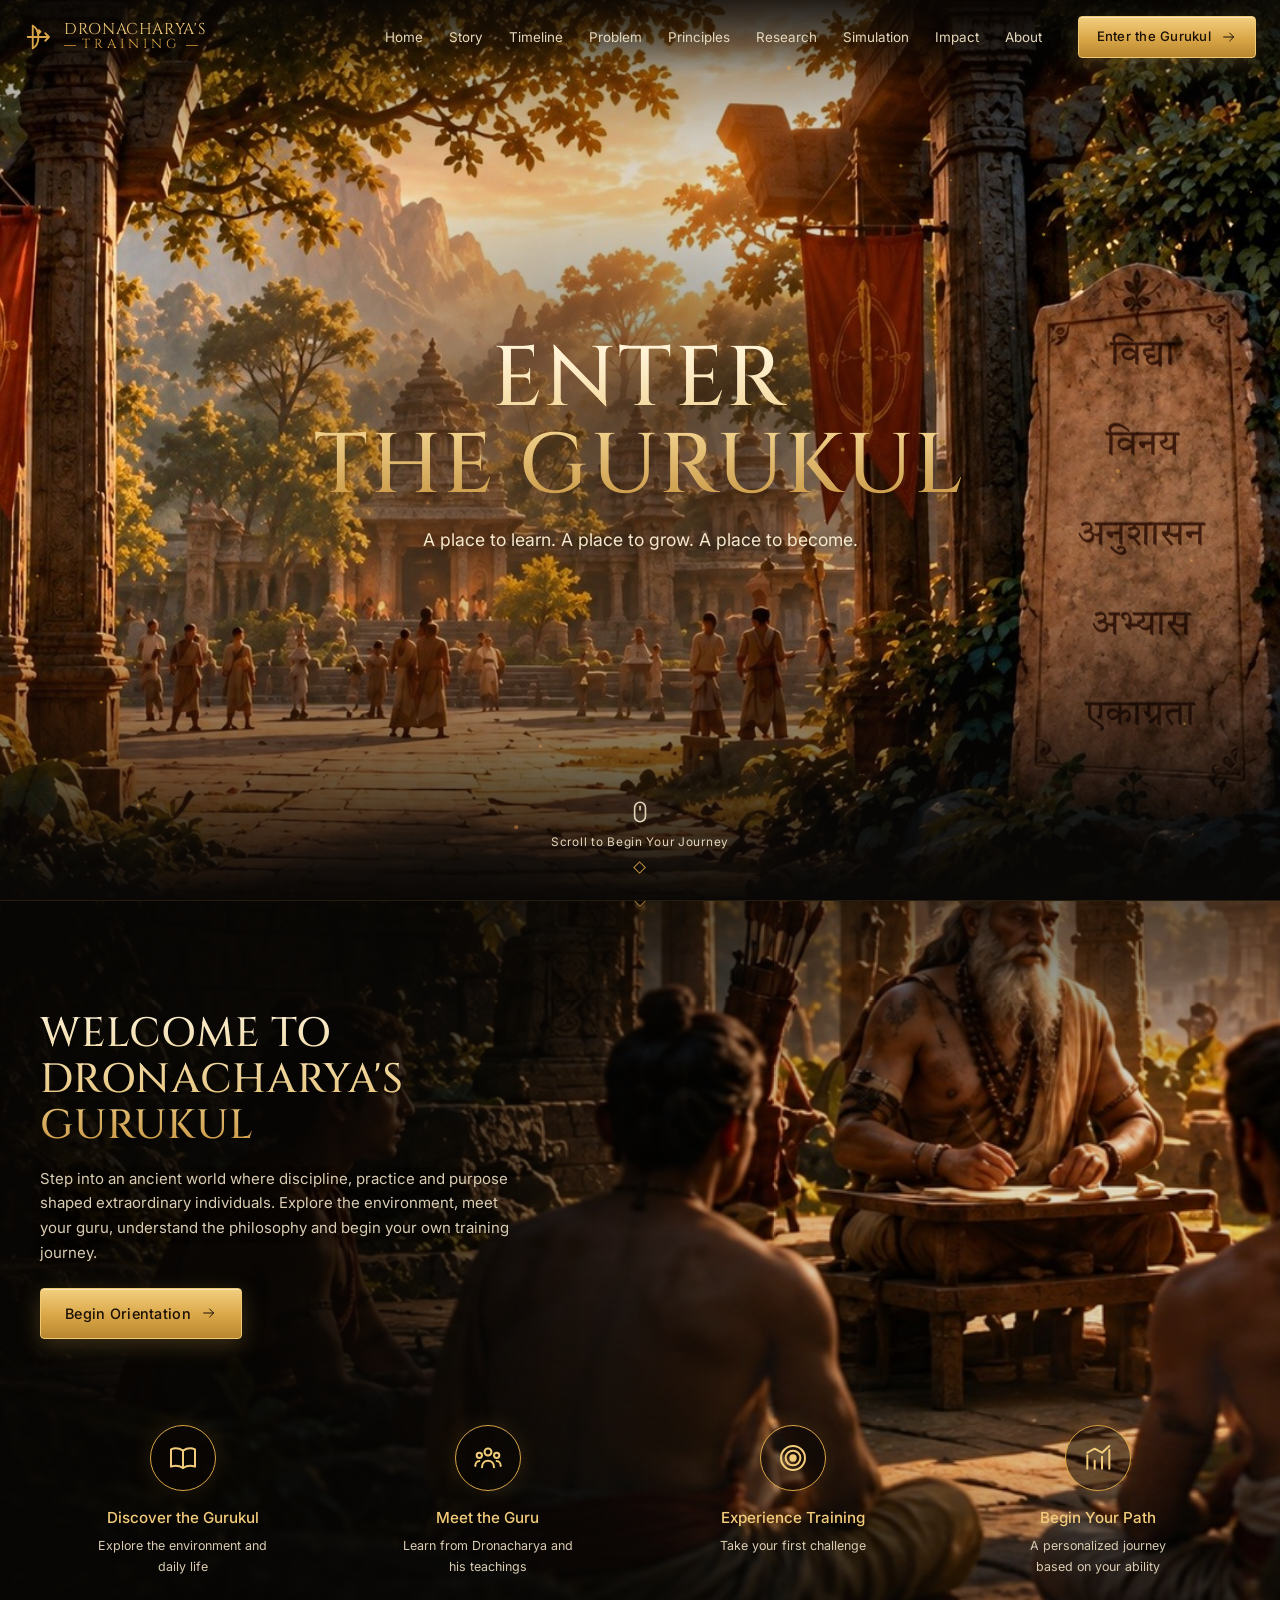
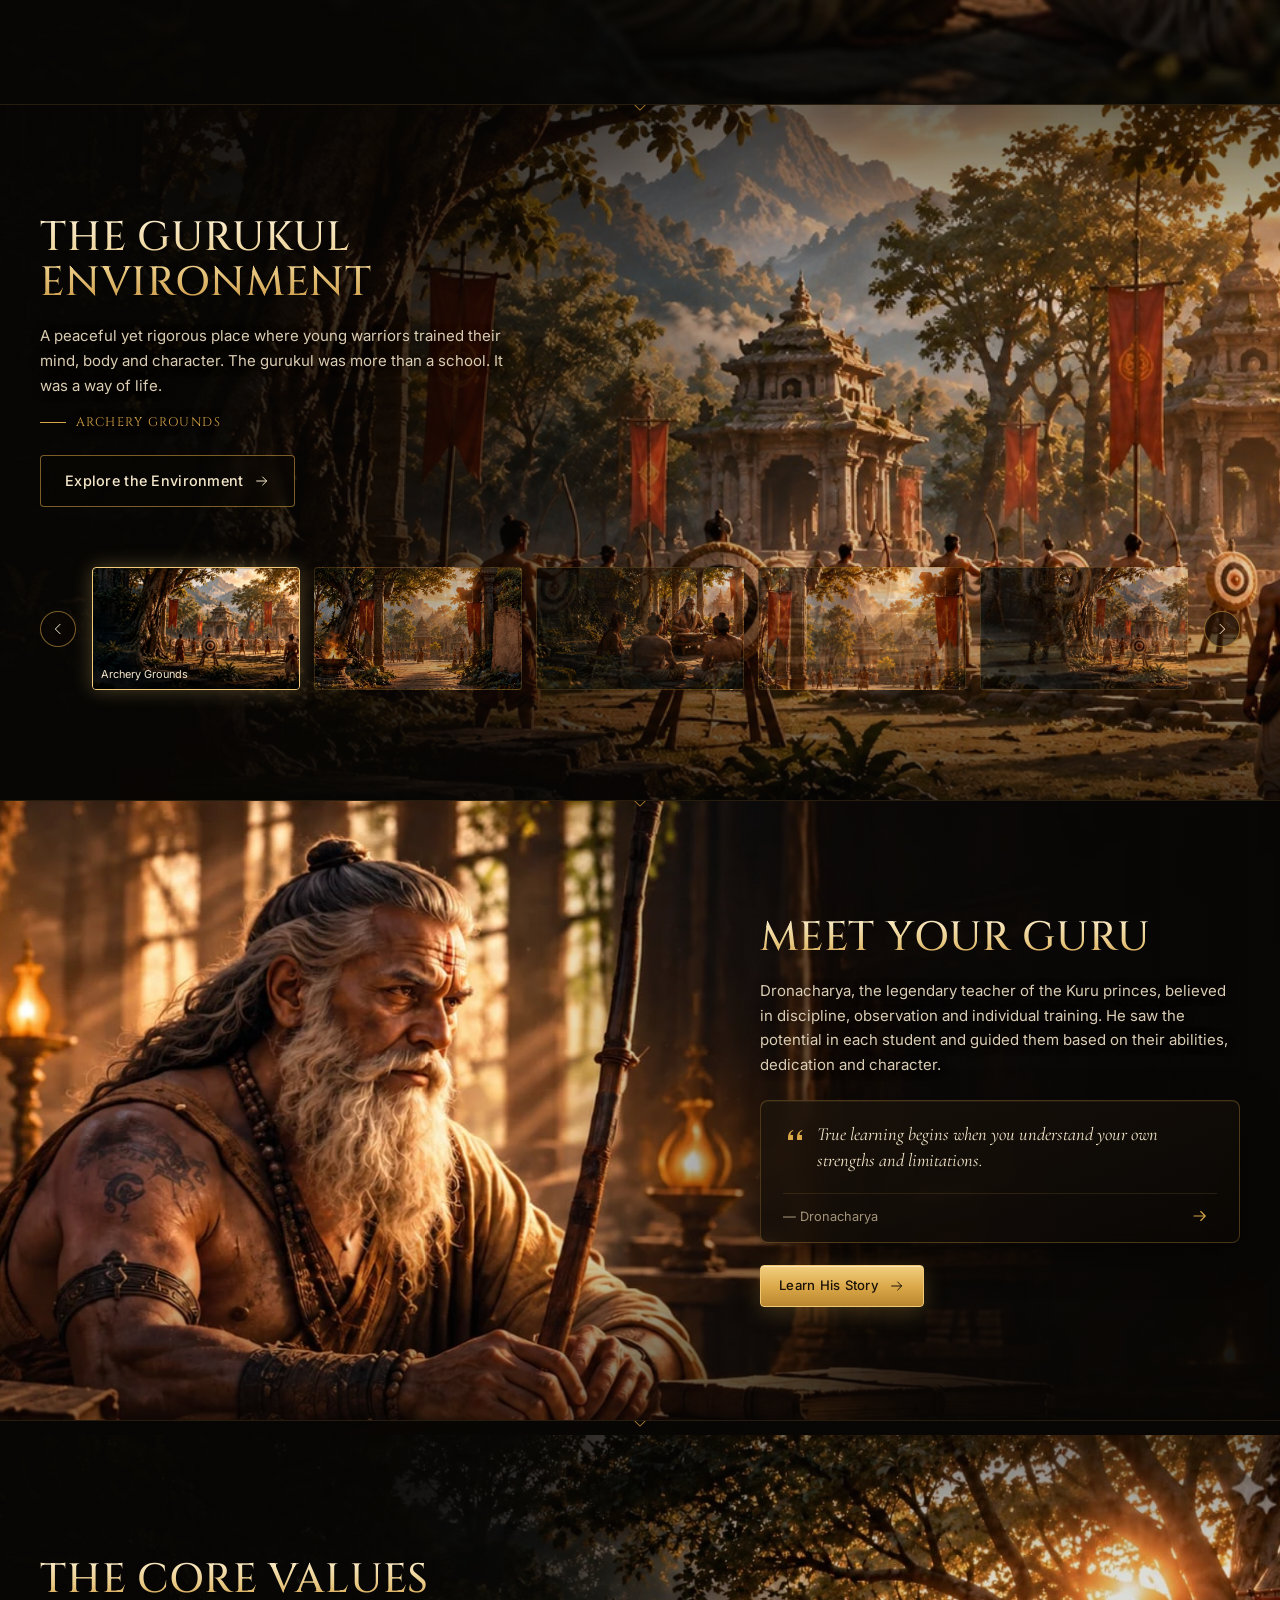
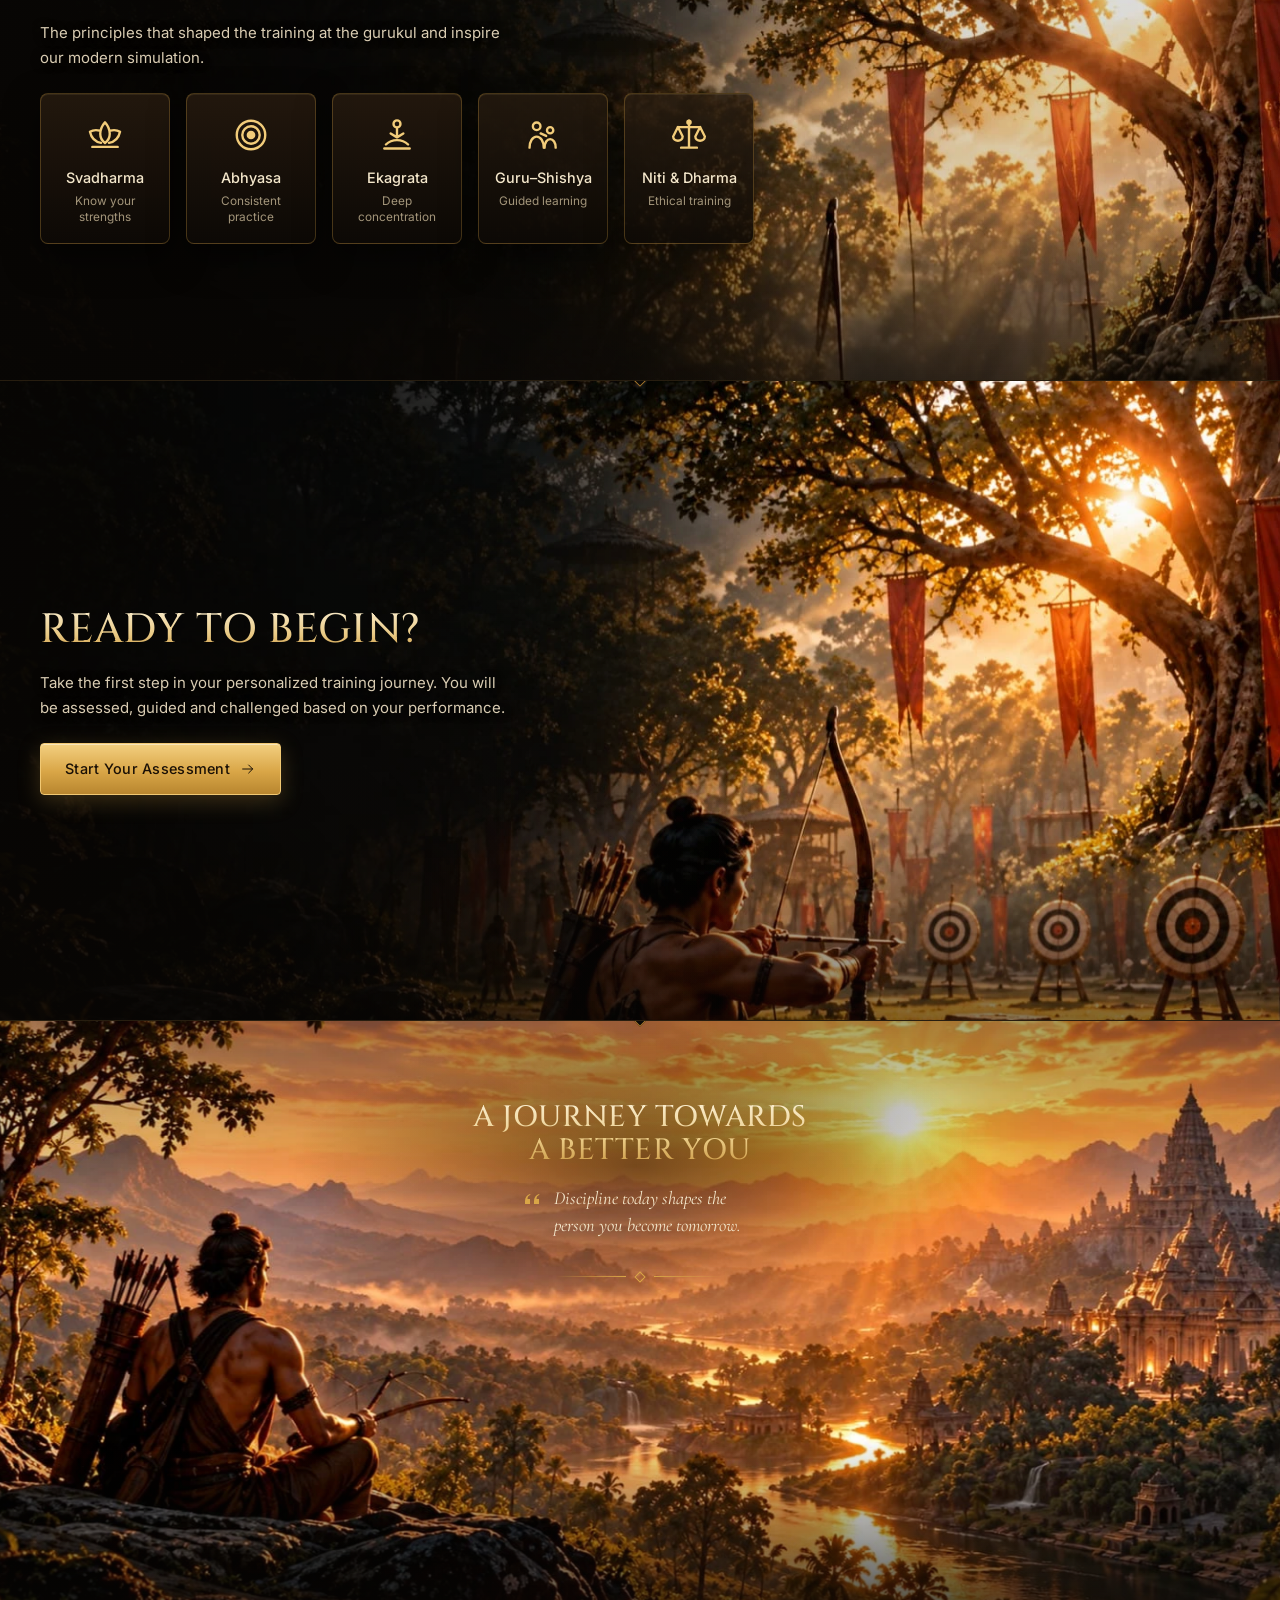
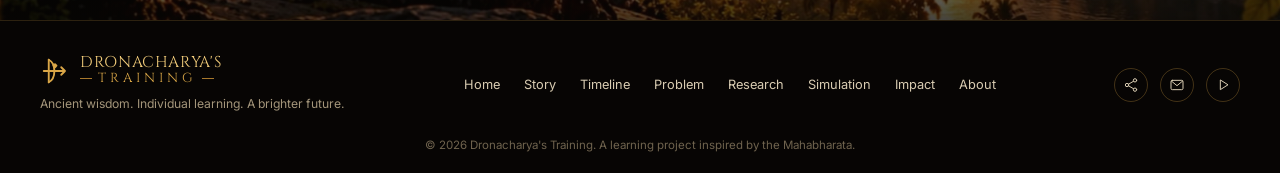
==== gurukul.html @ bdcd05a9 "Dronacharya's Training: complete static website Three pages: the home page (banner layout with the t" ====
<!DOCTYPE html>
<html lang="en">
<head>
  <meta charset="UTF-8">
  <meta name="viewport" content="width=device-width, initial-scale=1.0">
  <title>Enter the Gurukul — Dronacharya's Training</title>
  <meta name="description" content="Step into Dronacharya's gurukul: explore the environment, meet your guru, learn the core values and begin your assessment.">
  <link rel="icon" type="image/svg+xml" href="assets/favicon.svg">
  <link rel="preconnect" href="https://fonts.googleapis.com">
  <link rel="preconnect" href="https://fonts.gstatic.com" crossorigin>
  <link href="https://fonts.googleapis.com/css2?family=Cinzel:wght@400;500;600;700&family=Cormorant+Garamond:ital,wght@0,500;1,500;1,600&family=Inter:wght@300;400;500;600&family=Tiro+Devanagari+Sanskrit&display=swap" rel="stylesheet">
  <link rel="stylesheet" href="css/style.css">
</head>
<body data-page="gurukul">
  <div class="scroll-progress" aria-hidden="true"></div>

  <header class="nav" id="nav">
    <div class="nav-inner">
      <a href="index.html" class="brand" aria-label="Dronacharya's Training — home">
        <svg class="brand-mark"><use href="#i-bowmark"/></svg>
        <span class="brand-text"><span>Dronacharya's</span><span class="brand-sub">Training</span></span>
      </a>
      <nav class="nav-links" id="navLinks" aria-label="Primary">
        <a href="index.html">Home</a>
        <a href="index.html#story">Story</a>
        <a href="parvas.html">Timeline</a>
        <a href="index.html#problem">Problem</a>
        <a href="index.html#principles">Principles</a>
        <a href="index.html#research">Research</a>
        <a href="index.html#simulator">Simulation</a>
        <a href="index.html#impact">Impact</a>
        <a href="#" data-modal="about">About</a>
        <a href="#welcome" class="btn btn-gold btn-sm nav-cta-mobile">Enter the Gurukul</a>
      </nav>
      <a href="#welcome" class="btn btn-gold btn-sm nav-cta active">Enter the Gurukul <svg class="ic"><use href="#i-arrow"/></svg></a>
      <button class="nav-toggle" id="navToggle" aria-label="Open menu" aria-expanded="false"><span></span><span></span><span></span></button>
    </div>
  </header>

  <main>
    <!-- ============ HERO ============ -->
    <section class="hero hero-gate" id="top">
      <div class="cover-frame" data-parallax="0.3">
        <img src="assets/img/gurukul-gate.jpg" alt="The stone gateway of the gurukul at sunrise">
        <div class="stone-text" aria-label="Vidya, Vinaya, Anushasan, Abhyas, Ekagrata">
          <span>विद्या</span><span>विनय</span><span>अनुशासन</span><span>अभ्यास</span><span>एकाग्रता</span>
        </div>
      </div>
      <div class="hero-shade center"></div>
      <canvas class="embers" aria-hidden="true"></canvas>
      <div class="container hero-content hero-center">
        <h1 class="hero-title big" data-reveal="fade"><span class="line">Enter</span><span class="line">The Gurukul</span></h1>
        <p class="hero-tag light" data-reveal style="--d:.35s">A place to learn. A place to grow. A place to become.</p>
      </div>
      <a href="#welcome" class="scroll-cue labeled" aria-label="Scroll to begin your journey"><svg><use href="#i-mouse"/></svg><span>Scroll to Begin Your Journey</span></a>
    </section>

    <!-- ============ WELCOME ============ -->
    <section class="section welcome" id="welcome">
      <div class="sec-bg" data-parallax="0.18" style="background-image:url(assets/img/guru-teaching.jpg);background-position:70% 40%"></div>
      <div class="shade-left"></div>
      <div class="container">
        <div class="text-col wide">
          <h2 class="title" data-reveal="left">Welcome to Dronacharya's Gurukul</h2>
          <p data-reveal style="--d:.12s">Step into an ancient world where discipline, practice and purpose shaped extraordinary individuals. Explore the environment, meet your guru, understand the philosophy and begin your own training journey.</p>
          <button class="btn btn-gold" id="beginOrientation" data-reveal style="--d:.22s">Begin Orientation <svg class="ic"><use href="#i-arrow"/></svg></button>
        </div>
        <div class="feature-row">
          <a href="#environment" class="feature" data-orient="0" data-reveal style="--d:.05s"><span class="f-ic"><svg><use href="#i-book"/></svg></span><strong>Discover the Gurukul</strong><small>Explore the environment and daily life</small></a>
          <a href="#meet-guru" class="feature" data-orient="1" data-reveal style="--d:.15s"><span class="f-ic"><svg><use href="#i-people"/></svg></span><strong>Meet the Guru</strong><small>Learn from Dronacharya and his teachings</small></a>
          <button class="feature" data-arena="archery" data-orient="2" data-reveal style="--d:.25s"><span class="f-ic"><svg><use href="#i-target"/></svg></span><strong>Experience Training</strong><small>Take your first challenge</small></button>
          <a href="index.html#path" class="feature" data-orient="3" data-reveal style="--d:.35s"><span class="f-ic"><svg><use href="#i-chart"/></svg></span><strong>Begin Your Path</strong><small>A personalized journey based on your ability</small></a>
        </div>
      </div>
    </section>

    <!-- ============ ENVIRONMENT ============ -->
    <section class="section environment" id="environment">
      <div class="env-bgs" data-parallax="0.15">
        <div class="env-bg active" style="background-image:url(assets/img/archery-range.jpg);background-position:60% 50%"></div>
      </div>
      <div class="shade-left"></div>
      <div class="container">
        <div class="text-col">
          <h2 class="title" data-reveal="left">The Gurukul<br>Environment</h2>
          <p data-reveal style="--d:.1s" id="envDesc">A peaceful yet rigorous place where young warriors trained their mind, body and character. The gurukul was more than a school. It was a way of life.</p>
          <p class="env-caption" id="envCaption" data-reveal style="--d:.15s">Archery Grounds</p>
          <button class="btn btn-outline" id="exploreEnv" data-reveal style="--d:.2s">Explore the Environment <svg class="ic"><use href="#i-arrow"/></svg></button>
        </div>
        <div class="carousel" data-reveal style="--d:.25s">
          <button class="car-arrow" id="envPrev" aria-label="Previous scene"><svg><use href="#i-chev-left"/></svg></button>
          <div class="thumbs" id="envThumbs"></div>
          <button class="car-arrow" id="envNext" aria-label="Next scene"><svg><use href="#i-chev-right"/></svg></button>
        </div>
      </div>
    </section>

    <!-- ============ MEET YOUR GURU ============ -->
    <section class="section meet-guru" id="meet-guru">
      <div class="sec-bg" data-parallax="0.15" role="img" aria-label="Dronacharya at his writing desk by lamplight" style="background-image:url(assets/img/guru-study.webp);background-position:20% 40%"></div>
      <div class="shade-right soft"></div>
      <div class="container">
        <div class="mg-text">
          <h2 class="title" data-reveal>Meet Your Guru</h2>
          <p data-reveal style="--d:.1s">Dronacharya, the legendary teacher of the Kuru princes, believed in discipline, observation and individual training. He saw the potential in each student and guided them based on their abilities, dedication and character.</p>
          <div class="quote-card glass" data-reveal style="--d:.2s">
            <blockquote id="quoteText"><svg class="q"><use href="#i-quote"/></svg><span>True learning begins when you understand your own strengths and limitations.</span></blockquote>
            <div class="quote-foot"><cite>Dronacharya</cite><button class="quote-next" id="quoteNext" aria-label="Next teaching"><svg><use href="#i-arrow"/></svg></button></div>
          </div>
          <button class="btn btn-gold btn-sm" data-modal="story" data-reveal style="--d:.3s">Learn His Story <svg class="ic"><use href="#i-arrow"/></svg></button>
        </div>
      </div>
    </section>

    <!-- ============ CORE VALUES ============ -->
    <section class="section values" id="values">
      <div class="sec-bg" data-parallax="0.18" style="background-image:url(assets/img/misty-path.webp);background-position:60% 60%"></div>
      <div class="shade-left"></div>
      <div class="container">
        <h2 class="title" data-reveal>The Core Values</h2>
        <p data-reveal style="--d:.1s">The principles that shaped the training at the gurukul and inspire our modern simulation.</p>
        <div class="value-row">
          <button class="value-card" data-modal="p-svadharma" data-reveal style="--d:.05s"><svg><use href="#i-lotus"/></svg><strong>Svadharma</strong><small>Know your strengths</small></button>
          <button class="value-card" data-modal="p-abhyasa" data-reveal style="--d:.12s"><svg><use href="#i-target"/></svg><strong>Abhyasa</strong><small>Consistent practice</small></button>
          <button class="value-card" data-modal="p-ekagrata" data-reveal style="--d:.19s"><svg><use href="#i-meditate"/></svg><strong>Ekagrata</strong><small>Deep concentration</small></button>
          <button class="value-card" data-modal="p-guru" data-reveal style="--d:.26s"><svg><use href="#i-guru"/></svg><strong>Guru–Shishya</strong><small>Guided learning</small></button>
          <button class="value-card" data-modal="p-niti" data-reveal style="--d:.33s"><svg><use href="#i-scales"/></svg><strong>Niti &amp; Dharma</strong><small>Ethical training</small></button>
        </div>
      </div>
    </section>

    <!-- ============ READY TO BEGIN ============ -->
    <section class="section ready" id="ready">
      <div class="sec-bg" data-parallax="0.08" style="background-image:url(assets/img/archer-aiming.webp)"></div>
      <div class="shade-left soft"></div>
      <div class="container">
        <div class="text-col">
          <h2 class="title" data-reveal="left">Ready to Begin?</h2>
          <p data-reveal style="--d:.1s">Take the first step in your personalized training journey. You will be assessed, guided and challenged based on your performance.</p>
          <a href="parvas.html" class="btn btn-gold" data-reveal style="--d:.2s">Start Your Assessment <svg class="ic"><use href="#i-arrow"/></svg></a>
        </div>
      </div>
    </section>

    <!-- ============ JOURNEY ============ -->
    <section class="section journey" id="journey">
      <div class="sec-bg" data-parallax="0.25" style="background-image:url(assets/img/sunset-overlook.webp);background-position:50% 45%"></div>
      <div class="shade-impact"></div>
      <div class="container center">
        <h2 class="title sm" data-reveal>A Journey Towards<br>a Better You</h2>
        <blockquote class="journey-quote" data-reveal style="--d:.15s"><svg class="q"><use href="#i-quote"/></svg>Discipline today shapes the person you become tomorrow.</blockquote>
        <div class="ornament" data-reveal style="--d:.25s"><span></span><i></i><span></span></div>
      </div>
    </section>
  </main>

  <footer class="footer">
    <div class="container footer-inner">
      <div class="footer-brand">
        <a href="index.html" class="brand"><svg class="brand-mark"><use href="#i-bowmark"/></svg><span class="brand-text"><span>Dronacharya's</span><span class="brand-sub">Training</span></span></a>
        <p>Ancient wisdom. Individual learning. A brighter future.</p>
      </div>
      <nav class="footer-links" aria-label="Footer">
        <a href="index.html">Home</a><a href="index.html#story">Story</a><a href="parvas.html">Timeline</a><a href="index.html#problem">Problem</a><a href="index.html#research">Research</a><a href="index.html#simulator">Simulation</a><a href="index.html#impact">Impact</a><a href="#" data-modal="about">About</a>
      </nav>
      <div class="socials">
        <button data-share aria-label="Share this page"><svg><use href="#i-share"/></svg></button>
        <button data-modal="contact" aria-label="Contact"><svg><use href="#i-mail"/></svg></button>
        <a href="#" data-arena="assessment" aria-label="Start training"><svg><use href="#i-play"/></svg></a>
      </div>
    </div>
    <p class="copyright">© <span id="year"></span> Dronacharya's Training. A learning project inspired by the Mahabharata.</p>
  </footer>

  <div class="toast" id="toast" role="status" aria-live="polite"></div>

  <script src="js/icons.js"></script>
  <script src="js/arena.js"></script>
  <script src="js/main.js"></script>
</body>
</html>
---- css/style.css ----
/* =========================================================
   Dronacharya's Training — styles
   ========================================================= */
:root {
  --bg: #0a0806;
  --bg-2: #120d08;
  --panel: rgba(16, 11, 7, 0.72);
  --panel-solid: #15100a;
  --line: rgba(217, 166, 71, 0.28);
  --line-strong: rgba(217, 166, 71, 0.55);
  --gold: #d9a647;
  --gold-2: #f2cc7a;
  --gold-3: #a8782c;
  --cream: #f4e7cb;
  --text: #d9ccb2;
  --muted: #a3957a;
  --red: #8f2b1c;
  --serif: 'Cinzel', 'Trajan Pro', Georgia, serif;
  --body: 'Inter', system-ui, -apple-system, 'Segoe UI', sans-serif;
  --quote: 'Cormorant Garamond', Georgia, serif;
  --deva: 'Tiro Devanagari Sanskrit', 'Noto Serif Devanagari', serif;
  --ease: cubic-bezier(.2, .7, .2, 1);
  --nav-h: 74px;
  color-scheme: dark;
}

*, *::before, *::after { box-sizing: border-box; }
html { scroll-behavior: smooth; scroll-padding-top: calc(var(--nav-h) - 4px); }
body {
  margin: 0;
  background: var(--bg);
  color: var(--text);
  font-family: var(--body);
  font-size: 15px;
  line-height: 1.65;
  -webkit-font-smoothing: antialiased;
  overflow-x: hidden;
}
body.locked { overflow: hidden; }
img { max-width: 100%; display: block; }
a { color: inherit; text-decoration: none; }
button { font: inherit; color: inherit; background: none; border: 0; cursor: pointer; padding: 0; }
svg { flex-shrink: 0; }
:focus-visible { outline: 2px solid var(--gold-2); outline-offset: 3px; border-radius: 4px; }
::selection { background: rgba(217, 166, 71, .35); color: #fff; }

.container { width: min(1200px, 100% - 64px); margin-inline: auto; position: relative; z-index: 3; }
.center { text-align: center; }

/* ---------- type ---------- */
.title {
  font-family: var(--serif);
  font-weight: 500;
  font-size: clamp(1.9rem, 3.2vw, 2.75rem);
  line-height: 1.12;
  letter-spacing: .02em;
  text-transform: uppercase;
  margin: 0 0 18px;
  color: var(--cream);
  background: linear-gradient(180deg, #fbefd2 0%, #e9c983 60%, #c9953f 100%);
  -webkit-background-clip: text; background-clip: text;
  -webkit-text-fill-color: transparent;
  text-shadow: none;
  filter: drop-shadow(0 2px 14px rgba(0, 0, 0, .55));
}
.title.sm { font-size: clamp(1.4rem, 2.3vw, 1.9rem); }
.eyebrow {
  font-family: var(--serif);
  color: var(--gold);
  text-transform: uppercase;
  letter-spacing: .14em;
  font-size: .78rem;
  margin: -8px 0 16px;
}
p { margin: 0 0 22px; max-width: 54ch; color: var(--text); }
.section p { text-shadow: 0 1px 10px rgba(0, 0, 0, .6); }

/* ---------- buttons ---------- */
.btn {
  display: inline-flex; align-items: center; gap: 10px;
  padding: 13px 24px;
  border-radius: 4px;
  font-family: var(--body);
  font-weight: 500;
  font-size: .9rem;
  letter-spacing: .02em;
  transition: transform .3s var(--ease), box-shadow .3s var(--ease), background .3s, color .3s, border-color .3s;
  position: relative; overflow: hidden; isolation: isolate;
  white-space: nowrap;
}
.btn .ic { width: 16px; height: 16px; transition: transform .3s var(--ease); }
.btn:hover .ic { transform: translateX(4px); }
.btn-gold {
  background: linear-gradient(180deg, #f3cf80 0%, #d9a647 55%, #b8862f 100%);
  color: #1a1006;
  box-shadow: 0 6px 22px rgba(217, 166, 71, .25), inset 0 1px 0 rgba(255, 255, 255, .45);
  border: 1px solid #f1c873;
}
.btn-gold::after {
  content: ''; position: absolute; inset: 0; z-index: -1;
  background: linear-gradient(110deg, transparent 30%, rgba(255, 255, 255, .55) 50%, transparent 70%);
  transform: translateX(-120%); transition: transform .8s var(--ease);
}
.btn-gold:hover { transform: translateY(-2px); box-shadow: 0 10px 30px rgba(217, 166, 71, .4), inset 0 1px 0 rgba(255, 255, 255, .5); }
.btn-gold:hover::after { transform: translateX(120%); }
.btn-outline {
  border: 1px solid var(--line-strong);
  background: rgba(10, 7, 4, .45);
  color: var(--cream);
  backdrop-filter: blur(4px);
}
.btn-outline:hover { border-color: var(--gold-2); background: rgba(217, 166, 71, .12); transform: translateY(-2px); }
.btn-sm { padding: 9px 18px; font-size: .82rem; }
.btn-block { width: 100%; justify-content: center; }
.btn-row { display: flex; gap: 16px; flex-wrap: wrap; }
.link-btn { display: inline-flex; align-items: center; gap: 6px; color: var(--gold); font-size: .8rem; }
.link-btn svg { width: 14px; height: 14px; }
.link-btn:hover { color: var(--gold-2); text-decoration: underline; }

.glass {
  background: linear-gradient(160deg, rgba(28, 20, 12, .78), rgba(10, 7, 4, .82));
  border: 1px solid var(--line);
  border-radius: 8px;
  backdrop-filter: blur(8px);
  -webkit-backdrop-filter: blur(8px);
  box-shadow: 0 12px 40px rgba(0, 0, 0, .45), inset 0 1px 0 rgba(255, 220, 150, .06);
}

/* ---------- scroll progress ---------- */
.scroll-progress {
  position: fixed; top: 0; left: 0; height: 2px; width: 100%;
  background: linear-gradient(90deg, var(--gold-3), var(--gold-2));
  transform-origin: 0 50%; transform: scaleX(0);
  z-index: 200;
  box-shadow: 0 0 10px rgba(242, 204, 122, .7);
}

/* ---------- NAV ---------- */
.nav {
  position: fixed; top: 0; left: 0; right: 0; z-index: 100;
  height: var(--nav-h);
  transition: background .4s, box-shadow .4s, height .4s;
}
.nav::before {
  content: ''; position: absolute; inset: 0;
  background: linear-gradient(180deg, rgba(8, 6, 4, .75), rgba(8, 6, 4, 0));
  transition: opacity .4s;
}
.nav.scrolled { background: rgba(10, 7, 4, .88); backdrop-filter: blur(12px); box-shadow: 0 1px 0 var(--line), 0 10px 30px rgba(0, 0, 0, .4); height: 64px; }
.nav.scrolled::before { opacity: 0; }
.nav-inner { position: relative; height: 100%; width: min(1280px, 100% - 48px); margin: 0 auto; display: flex; align-items: center; gap: 28px; }
.brand { display: flex; align-items: center; gap: 10px; color: var(--gold-2); }
.brand-mark { width: 30px; height: 30px; color: var(--gold); }
.brand-text { display: flex; flex-direction: column; font-family: var(--serif); text-transform: uppercase; line-height: 1.05; font-size: .98rem; letter-spacing: .04em; color: var(--gold-2); }
.brand-sub { font-size: .82rem; letter-spacing: .3em; color: var(--gold); display: flex; align-items: center; gap: 6px; }
.brand-sub::before, .brand-sub::after { content: ''; height: 1px; width: 12px; background: var(--gold-3); }
.nav-links { display: flex; gap: 26px; margin-left: auto; }
.nav-links a { font-size: .84rem; color: #e5d8bd; position: relative; padding: 6px 0; transition: color .25s; }
.nav-links a::after {
  content: ''; position: absolute; left: 0; right: 0; bottom: 0; height: 1px;
  background: var(--gold-2); transform: scaleX(0); transition: transform .35s var(--ease);
}
.nav-links a:hover, .nav-links a.active { color: var(--gold-2); }
.nav-links a:hover::after, .nav-links a.active::after { transform: scaleX(1); }
.nav-links .nav-cta-mobile { display: none; }
.nav-cta { margin-left: 8px; }
.nav-toggle { display: none; width: 40px; height: 40px; margin-left: auto; flex-direction: column; justify-content: center; gap: 6px; align-items: center; }
.nav-toggle span { width: 24px; height: 1.5px; background: var(--gold-2); transition: transform .35s var(--ease), opacity .3s; }
.nav-toggle[aria-expanded="true"] span:nth-child(1) { transform: translateY(7.5px) rotate(45deg); }
.nav-toggle[aria-expanded="true"] span:nth-child(2) { opacity: 0; }
.nav-toggle[aria-expanded="true"] span:nth-child(3) { transform: translateY(-7.5px) rotate(-45deg); }

/* ---------- SECTIONS (shared) ---------- */
.section {
  position: relative;
  padding: 110px 0;
  min-height: 560px;
  display: flex; align-items: center;
  overflow: hidden;
  isolation: isolate;
  border-top: 1px solid rgba(217, 166, 71, .14);
}
.section::before {
  /* ornament at top edge */
  content: ''; position: absolute; top: -5px; left: 50%; width: 9px; height: 9px;
  border: 1px solid var(--gold-3); background: var(--bg); transform: translateX(-50%) rotate(45deg); z-index: 6;
}
.section > .container { width: min(1200px, 100% - 64px); }
.sec-bg {
  position: absolute; inset: -14% 0; z-index: -2;
  background-size: cover; background-repeat: no-repeat;
  transform: translate3d(0, var(--py, 0px), 0) scale(var(--sc, 1.12));
  transition: --sc 1.6s var(--ease);
  will-change: transform;
}
.in-view > .sec-bg { --sc: 1; }
.sec-bg.dim { filter: brightness(.3) saturate(.8); }
.sec-bg.dim-right { filter: brightness(.6) saturate(.9); }
.sec-bg.flip { scale: -1 1; }
@property --sc { syntax: '<number>'; inherits: false; initial-value: 1.12; }

.shade-left, .shade-right, .shade-impact { position: absolute; inset: 0; z-index: -1; pointer-events: none; }
.shade-left { background: linear-gradient(90deg, rgba(8, 6, 4, .95) 0%, rgba(8, 6, 4, .78) 32%, rgba(8, 6, 4, .15) 62%, rgba(8, 6, 4, .1) 100%), linear-gradient(0deg, rgba(8, 6, 4, .7), transparent 30%, transparent 75%, rgba(8, 6, 4, .55)); }
.shade-left.soft { background: linear-gradient(90deg, rgba(8, 6, 4, .9) 0%, rgba(8, 6, 4, .55) 35%, rgba(8, 6, 4, 0) 60%), linear-gradient(0deg, rgba(8, 6, 4, .5), transparent 40%); }
.shade-left.strong { background: linear-gradient(90deg, rgba(8, 6, 4, .96) 0%, rgba(8, 6, 4, .85) 45%, rgba(8, 6, 4, .25) 75%, rgba(8, 6, 4, .2) 100%), linear-gradient(0deg, rgba(8, 6, 4, .75), transparent 35%); }
.shade-right { background: linear-gradient(270deg, rgba(8, 6, 4, .95) 0%, rgba(8, 6, 4, .75) 35%, rgba(8, 6, 4, .1) 65%), linear-gradient(0deg, rgba(8, 6, 4, .6), transparent 35%); }
.shade-right.soft { background: linear-gradient(270deg, rgba(8, 6, 4, .92) 0%, rgba(8, 6, 4, .7) 32%, rgba(8, 6, 4, 0) 58%), linear-gradient(0deg, rgba(8, 6, 4, .55), transparent 30%); }
.shade-impact { background: radial-gradient(ellipse 45% 45% at 50% 52%, rgba(8, 6, 4, .6), transparent 80%), linear-gradient(180deg, rgba(8, 6, 4, .6) 0%, rgba(8, 6, 4, .3) 45%, rgba(8, 6, 4, .88) 100%); }
.text-col { max-width: 470px; }
.text-col.wide { max-width: 560px; }

/* ---------- reveal animations ---------- */
[data-reveal] {
  opacity: 0;
  transform: translate3d(0, 38px, 0);
  transition: opacity 1s var(--ease), transform 1s var(--ease), filter 1s var(--ease);
  transition-delay: var(--d, 0s);
}
[data-reveal="left"] { transform: translate3d(-60px, 0, 0); }
[data-reveal="right"] { transform: translate3d(60px, 0, 0); }
[data-reveal="zoom"] { transform: scale(.88); }
[data-reveal="fade"] { transform: none; filter: blur(10px); }
[data-reveal].in { opacity: 1; transform: none; filter: none; }

/* title line stagger for hero */
.hero-title .line { display: block; overflow: hidden; }
.hero-title[data-reveal] .line { transform: translateY(40%); opacity: 0; transition: transform 1.2s var(--ease), opacity 1.2s var(--ease); }
.hero-title[data-reveal] .line:nth-child(2) { transition-delay: .15s; }
.hero-title.in .line { transform: none; opacity: 1; }

/* ---------- HERO ---------- */
.hero {
  position: relative; min-height: 100vh; min-height: 100svh;
  display: flex; align-items: center;
  overflow: hidden; isolation: isolate;
}
.hero .sec-bg { inset: -10% 0; --sc: 1; animation: heroZoom 14s var(--ease) both; }
@keyframes heroZoom { from { scale: 1.15; } to { scale: 1; } }
.hero-shade { position: absolute; inset: 0; z-index: -1;
  background:
    radial-gradient(ellipse 60% 70% at 78% 48%, rgba(8, 6, 4, .78), rgba(8, 6, 4, .1) 70%),
    linear-gradient(180deg, rgba(8, 6, 4, .55) 0%, transparent 25%, transparent 70%, var(--bg) 100%);
}
.hero-shade.center { background:
    radial-gradient(ellipse 50% 40% at 50% 45%, rgba(8, 6, 4, .55), transparent 75%),
    linear-gradient(180deg, rgba(8, 6, 4, .55) 0%, transparent 22%, transparent 65%, var(--bg) 100%); }
.embers { position: absolute; inset: 0; width: 100%; height: 100%; z-index: 0; pointer-events: none; }
.hero-content { padding-top: var(--nav-h); }
.hero-right { display: flex; flex-direction: column; align-items: center; text-align: center; margin-left: auto; margin-right: max(32px, calc((100% - 1200px) / 2)); width: min(560px, 100% - 64px); }
.hero-title {
  font-family: var(--serif); font-weight: 500; text-transform: uppercase;
  font-size: clamp(2.6rem, 5.4vw, 4.6rem); line-height: 1.04; letter-spacing: .03em; margin: 0 0 14px;
  background: linear-gradient(180deg, #fff3d6 10%, #efcf8a 55%, #c4913d 100%);
  -webkit-background-clip: text; background-clip: text; -webkit-text-fill-color: transparent;
  filter: drop-shadow(0 4px 24px rgba(0, 0, 0, .7));
}
.hero-title.big { font-size: clamp(3rem, 6.6vw, 5.6rem); }
.hero-right .btn-row { justify-content: center; }
.hero-sub { font-family: var(--body); font-weight: 500; font-size: clamp(1.05rem, 1.6vw, 1.35rem); color: #f7ebd2; margin: 0 0 8px; text-shadow: 0 2px 12px rgba(0, 0, 0, .7); }
.hero-tag { color: #e2d3b4; margin: 0 auto 30px; text-shadow: 0 2px 12px rgba(0, 0, 0, .8); }
.hero-tag.light { font-size: 1.1rem; color: #f5e8cc; }
.hero-center { text-align: center; display: flex; flex-direction: column; align-items: center; margin-top: -6vh; }
.scroll-cue { position: absolute; left: 50%; bottom: 28px; transform: translateX(-50%); z-index: 4; display: flex; flex-direction: column; align-items: center; gap: 8px; color: var(--cream); font-size: .74rem; letter-spacing: .06em; opacity: .9; }
.scroll-cue svg { width: 26px; height: 26px; color: var(--cream); animation: cue 2s ease-in-out infinite; }
.scroll-cue.labeled::after { content: ''; width: 9px; height: 9px; border: 1px solid var(--gold); transform: rotate(45deg); margin-top: 2px; }
@keyframes cue { 0%, 100% { transform: translateY(0); opacity: 1; } 50% { transform: translateY(7px); opacity: .5; } }

/* gurukul hero: image framed at native aspect so the carved stone text stays aligned */
.cover-frame {
  position: absolute; right: 0; top: 50%; z-index: -2;
  width: max(100vw, 112vh * 1.7474); aspect-ratio: 1536 / 879;
  translate: 0 -50%;
  transform-origin: 90% 50%;
  transform: translate3d(0, var(--py, 0px), 0);
  container-type: inline-size;
  animation: heroZoom 14s var(--ease) both;
}
.cover-frame img { width: 100%; height: 100%; object-fit: cover; }
.stone-text {
  position: absolute; left: 85.2%; top: 33.5%; width: 13.8%; height: 50%;
  display: flex; flex-direction: column; justify-content: space-evenly; align-items: center;
  font-family: var(--deva); font-size: 2.05cqw; line-height: 1; color: rgba(92, 52, 30, .88);
  text-shadow: 0 1px 0 rgba(255, 240, 210, .45), 0 -1px 0 rgba(40, 20, 8, .35);
  transform: rotate(.4deg);
  mix-blend-mode: multiply;
}
.stone-text span { opacity: 0; transform: translateY(8px); transition: opacity 1.2s var(--ease), transform 1.2s var(--ease); }
.in-view .stone-text span { opacity: 1; transform: none; }
.in-view .stone-text span:nth-child(2) { transition-delay: .25s; }
.in-view .stone-text span:nth-child(3) { transition-delay: .5s; }
.in-view .stone-text span:nth-child(4) { transition-delay: .75s; }
.in-view .stone-text span:nth-child(5) { transition-delay: 1s; }

/* ---------- portrait crops (from the supplied scenes) ---------- */
.crop-drona, .crop-arjuna, .crop-bhima, .crop-drona-wide, .crop-drona-big, .crop-drona-face { background-image: url(../assets/img/guru-teaching.jpg); background-repeat: no-repeat; }
.crop-duryo { background-image: url(../assets/img/archery-range.jpg); background-repeat: no-repeat; }
.crop-drona { background-size: 560% auto; background-position: 77% 38%; }
.crop-arjuna { background-size: 760% auto; background-position: 99% 48%; }
.crop-bhima { background-size: 700% auto; background-position: 43% 56%; }
.crop-duryo { background-size: 760% auto; background-position: 90% 82%; }
.crop-drona-face { background-size: 820% auto; background-position: 76.5% 27%; }
.crop-drona-wide { background-size: auto 150%; background-position: 74% 20%; }
.crop-drona-big { background-size: auto 140%; background-position: 73% 22%; }

/* ---------- STORY ---------- */
.story { padding: 90px 0; }
.story-portrait { position: absolute; left: 0; top: 0; bottom: 0; width: 36%; z-index: -1; }
.story-portrait::after { content: ''; position: absolute; inset: 0; background: linear-gradient(90deg, transparent 40%, var(--bg) 98%), linear-gradient(0deg, rgba(8, 6, 4, .6), transparent 30%); }
.story { background: radial-gradient(ellipse at 70% 50%, #1a120a, var(--bg) 70%); }
.story-grid { display: grid; grid-template-columns: .85fr 1.15fr; gap: 44px; align-items: center; padding-left: 27%; }
.char-row { display: grid; grid-template-columns: repeat(4, 1fr); gap: 14px; }
.char-card { display: flex; flex-direction: column; align-items: center; gap: 10px; text-align: center; }
.char-img {
  display: block; width: 100%; aspect-ratio: .72; border-radius: 6px;
  border: 1px solid var(--line);
  filter: grayscale(.85) sepia(.25) contrast(1.05) brightness(.9);
  transition: filter .5s var(--ease), transform .5s var(--ease), border-color .4s, box-shadow .5s;
  box-shadow: 0 10px 30px rgba(0, 0, 0, .5);
}
.char-card.featured .char-img { border-color: var(--gold); filter: grayscale(0) sepia(.1); box-shadow: 0 0 0 1px rgba(242, 204, 122, .4), 0 12px 34px rgba(217, 166, 71, .25); }
.char-card:hover .char-img, .char-card:focus-visible .char-img { filter: none; transform: translateY(-6px); border-color: var(--gold-2); box-shadow: 0 16px 40px rgba(217, 166, 71, .25); }
.char-name { font-size: .78rem; color: var(--text); letter-spacing: .03em; }
.char-card:hover .char-name { color: var(--gold-2); }

/* ---------- BIRD'S EYE ---------- */
.bird-scene { position: absolute; right: 15%; top: 52%; width: min(820px, 60vw); transform: translateY(-50%); z-index: 0; pointer-events: none; overflow: visible; }
.bird-scene .bird { transform-origin: 262px 200px; animation: perch 5s ease-in-out infinite; }
@keyframes perch { 0%, 100% { transform: rotate(0); } 50% { transform: rotate(-1.5deg); } }
.bird-scene .eye-glow { animation: glow 2.4s ease-in-out infinite; }
@keyframes glow { 0%, 100% { opacity: .5; } 50% { opacity: 1; } }
.reticle { fill: none; stroke: var(--gold-2); stroke-width: 1.2; opacity: 0; }
.reticle .r1 { stroke-dasharray: 4 6; }
.in-view .reticle { animation: reticle 3.2s var(--ease) .6s forwards; }
.in-view .reticle .r1 { animation: spin 18s linear infinite; transform-origin: 0 0; }
@keyframes reticle { 0% { opacity: 0; transform: translate(304px, 151px) scale(2.6); } 60% { opacity: .9; } 100% { opacity: .75; transform: translate(304px, 151px) scale(1); } }
@keyframes spin { to { transform: rotate(360deg); } }
.birds-grid { display: flex; justify-content: space-between; align-items: center; gap: 40px; }
.birds .text-col { max-width: 400px; }
.quiz-card { width: 270px; padding: 20px 20px 18px; flex-shrink: 0; }
.quiz-card h4 { margin: 0 0 12px; text-align: center; font-weight: 500; color: var(--cream); font-size: .95rem; }
.opt { display: flex; align-items: center; gap: 10px; padding: 6px 8px; margin: 0 -8px; font-size: .86rem; cursor: pointer; border-radius: 4px; transition: background .25s, color .25s; }
.opt:hover { background: rgba(217, 166, 71, .08); color: var(--cream); }
.opt input { position: absolute; opacity: 0; pointer-events: none; }
.opt .dot { width: 13px; height: 13px; border-radius: 50%; border: 1px solid var(--muted); position: relative; transition: border-color .25s; }
.opt .dot::after { content: ''; position: absolute; inset: 2.5px; border-radius: 50%; background: var(--gold-2); transform: scale(0); transition: transform .25s var(--ease); }
.opt input:checked + .dot { border-color: var(--gold-2); }
.opt input:checked + .dot::after { transform: scale(1); }
.opt input:focus-visible + .dot { outline: 2px solid var(--gold-2); outline-offset: 2px; }
.opt.correct { color: #f5dc9d; background: rgba(217, 166, 71, .14); }
.opt.wrong { color: #d79a8c; text-decoration: line-through; text-decoration-color: rgba(215, 154, 140, .5); }
.quiz-card .btn { margin-top: 14px; }
.quiz-result { font-size: .82rem; line-height: 1.5; color: var(--cream); max-height: 0; overflow: hidden; transition: max-height .6s var(--ease), margin .4s; }
.quiz-result.show { max-height: 220px; margin-top: 14px; }
.quiz-result .link-btn { margin-top: 8px; }

/* ---------- PROBLEM ---------- */
.problem { background: linear-gradient(90deg, #0d0a07, #0a0806); padding: 80px 0; }
.problem-visual { position: absolute; left: 0; top: 0; bottom: 0; width: 46%; z-index: -1; display: flex; flex-direction: column; align-items: center; justify-content: center; overflow: hidden; }
.pv-bg { position: absolute; inset: 0; background: url(../assets/img/guru-teaching.jpg) 30% 50% / cover; filter: sepia(.6) brightness(.32) blur(1.5px); }
.problem-visual::after { content: ''; position: absolute; inset: 0; background: linear-gradient(90deg, transparent 50%, #0b0906 98%); }
.classroom { position: relative; z-index: 1; width: 82%; max-width: 480px; }
.pv-caption { position: relative; z-index: 1; font-family: var(--quote); font-style: italic; font-size: 1.15rem; color: var(--muted); margin: 6px 0 0; text-align: center; }
.pv-caption em { color: var(--gold-2); }
.student .body, .student .head { fill: #4a4134; transition: fill .6s; }
.student.unique .body, .student.unique .head { fill: var(--gold); }
.student.unique { filter: drop-shadow(0 0 8px rgba(242, 204, 122, .8)); }
.in-view .student.unique { animation: pulse 2.4s ease-in-out infinite; }
@keyframes pulse { 0%, 100% { opacity: 1; } 50% { opacity: .65; } }
.student .desk { fill: #2c241a; }
.problem-grid { display: flex; justify-content: flex-end; }
.problem-text { width: 54%; }
.mini-cards { display: grid; grid-template-columns: repeat(4, 1fr); gap: 12px; margin-top: 6px; }
.mini-card {
  display: flex; flex-direction: column; align-items: center; gap: 10px; text-align: center;
  padding: 18px 8px 14px; border: 1px solid var(--line); border-radius: 6px;
  background: rgba(20, 14, 9, .7); font-size: .76rem; line-height: 1.35; color: var(--text);
  transition: transform .35s var(--ease), border-color .35s, background .35s;
}
.mini-card svg { width: 30px; height: 30px; color: var(--gold); transition: transform .4s var(--ease); }
.mini-card:hover { transform: translateY(-5px); border-color: var(--gold-2); background: rgba(40, 28, 14, .8); }
.mini-card:hover svg { transform: scale(1.12); }

/* ---------- PRINCIPLES ---------- */
.principles { background: radial-gradient(ellipse at 80% 50%, #2a1a0c 0%, #120c07 50%, var(--bg) 100%); padding: 80px 0; }
.principles-text { max-width: 640px; }
.principle-row { display: grid; grid-template-columns: repeat(5, 1fr); gap: 8px; margin-top: 8px; }
.principle { display: flex; flex-direction: column; align-items: center; text-align: center; gap: 4px; padding: 10px 4px; border-radius: 6px; transition: background .3s; }
.principle + .principle { border-left: 1px solid rgba(217, 166, 71, .14); }
.p-ic { width: 52px; height: 52px; border-radius: 50%; display: grid; place-items: center; color: var(--gold-2); margin-bottom: 8px; position: relative; }
.p-ic::before { content: ''; position: absolute; inset: 0; border-radius: 50%; border: 1px solid var(--line); transition: transform .5s var(--ease), border-color .4s; }
.p-ic svg { width: 30px; height: 30px; }
.principle strong { font-weight: 500; font-size: .86rem; color: var(--cream); }
.principle small { font-size: .72rem; color: var(--muted); }
.principle:hover { background: rgba(217, 166, 71, .07); }
.principle:hover .p-ic::before { transform: scale(1.15) rotate(45deg); border-color: var(--gold-2); border-radius: 8px; }
.manuscript { position: absolute; right: -2%; top: 50%; width: 46%; height: 82%; transform: translateY(calc(-50% + var(--py, 0px))); z-index: 0; perspective: 900px; }
.leaf {
  position: absolute; right: 4%; width: 92%; height: 24%;
  border-radius: 14px / 40%;
  background:
    repeating-linear-gradient(90deg, rgba(90, 55, 20, .08) 0 2px, transparent 2px 9px),
    linear-gradient(180deg, #e3c48c 0%, #cfa766 40%, #b78a4b 100%);
  box-shadow: 0 14px 30px rgba(0, 0, 0, .55), inset 0 0 18px rgba(80, 45, 15, .45);
  display: flex; flex-direction: column; justify-content: center; gap: 4px;
  padding: 0 9% 0 13%; font-family: var(--deva); color: #3d200d; font-size: clamp(.7rem, 1.1vw, 1rem); line-height: 1.3; white-space: nowrap; overflow: hidden;
}
.leaf span { opacity: .85; }
.leaf i { position: absolute; top: 50%; width: 8px; height: 8px; border-radius: 50%; background: #3a2412; box-shadow: inset 0 1px 2px #000; }
.leaf i:first-of-type { left: 6%; } .leaf i:last-of-type { right: 4%; }
.leaf.l1 { top: 6%; transform: rotateX(18deg) rotateZ(-6deg); }
.leaf.l2 { top: 34%; right: 8%; transform: rotateX(18deg) rotateZ(-3deg); }
.leaf.l3 { top: 62%; right: 2%; transform: rotateX(18deg) rotateZ(-8deg); filter: brightness(.85); }
.manuscript::after { content: ''; position: absolute; inset: -10%; background: radial-gradient(closest-side at 50% 45%, rgba(255, 190, 90, .14), transparent); pointer-events: none; }

/* ---------- RESEARCH ---------- */
.research { padding: 90px 0; }
.research-grid { display: grid; grid-template-columns: 1fr 300px; gap: 28px; align-items: start; }
.research-cards { display: grid; grid-template-columns: repeat(3, 1fr); gap: 14px; }
.r-card { display: flex; gap: 14px; text-align: left; padding: 20px 18px; transition: transform .35s var(--ease), border-color .35s; }
.r-card:hover { transform: translateY(-6px); border-color: var(--gold-2); }
.r-ic { width: 54px; height: 54px; border-radius: 8px; display: grid; place-items: center; flex-shrink: 0; background: radial-gradient(circle at 30% 30%, #3b2a16, #140e08); border: 1px solid var(--line); color: var(--gold-2); }
.r-ic svg { width: 30px; height: 30px; }
.r-body { display: flex; flex-direction: column; gap: 8px; }
.r-body strong { font-weight: 500; color: var(--cream); font-size: .9rem; line-height: 1.35; }
.r-body small { color: var(--muted); font-size: .76rem; line-height: 1.45; }
.gap-card { padding: 20px 22px; }
.gap-card h4 { margin: 0 0 12px; font-family: var(--serif); font-weight: 500; color: var(--gold-2); text-transform: uppercase; letter-spacing: .08em; font-size: .86rem; }
.gap-card ul { list-style: none; margin: 0; padding: 0; display: grid; gap: 7px; }
.gap-card li { font-size: .82rem; display: flex; gap: 10px; align-items: baseline; }
.gap-card li::before { content: ''; width: 5px; height: 5px; background: var(--gold); transform: rotate(45deg) translateY(-2px); flex-shrink: 0; }
.research-cta { display: flex; justify-content: flex-end; margin-top: 22px; }

/* ---------- GURU BANNER ---------- */
.guru-banner { min-height: 520px; }
.guru-banner .container { display: flex; justify-content: flex-end; }
.guru-text { max-width: 440px; }
blockquote { margin: 0 0 24px; font-family: var(--quote); font-style: italic; font-size: 1.3rem; line-height: 1.45; color: var(--cream); position: relative; padding-left: 34px; }
blockquote .q { position: absolute; left: 0; top: 2px; width: 24px; height: 24px; color: var(--gold); }

/* ---------- SIMULATOR ---------- */
.sim-steps { display: grid; grid-template-columns: repeat(5, 1fr); gap: 12px; margin: 10px 0 30px; max-width: 760px; }
.sim-step { display: flex; flex-direction: column; align-items: center; text-align: center; gap: 6px; padding: 18px 10px 16px; transition: transform .35s var(--ease), border-color .35s; }
.sim-step svg { width: 34px; height: 34px; color: var(--gold-2); margin-bottom: 4px; }
.sim-step strong { font-weight: 500; font-size: .78rem; color: var(--cream); }
.sim-step small { font-size: .7rem; color: var(--muted); line-height: 1.35; }
.sim-step:hover { transform: translateY(-6px); border-color: var(--gold-2); }
.simulator .center { max-width: 760px; }

/* ---------- PATH ---------- */
.path-sec { min-height: 500px; background: var(--bg); }
.path-track { position: relative; display: flex; justify-content: space-between; max-width: 820px; margin: 34px 0 26px; }
.path-line { position: absolute; left: 34px; right: 34px; top: 30px; height: 2px; background: rgba(217, 166, 71, .2); }
.path-fill { height: 100%; width: 0; background: linear-gradient(90deg, var(--gold-3), var(--gold-2)); box-shadow: 0 0 10px rgba(242, 204, 122, .6); transition: width 1.6s var(--ease); }
.path-node { position: relative; z-index: 1; display: flex; flex-direction: column; align-items: center; gap: 10px; width: 110px; text-align: center; }
.pn-ic { width: 60px; height: 60px; border-radius: 50%; display: grid; place-items: center; background: #120d08; border: 1.5px solid rgba(217, 166, 71, .35); color: var(--muted); transition: all .45s var(--ease); }
.pn-ic svg { width: 28px; height: 28px; }
.pn-label { font-size: .78rem; line-height: 1.3; color: var(--muted); transition: color .3s; }
.path-node.done .pn-ic { border-color: var(--gold); color: var(--gold-2); background: radial-gradient(circle, #3a2914, #140e08); }
.path-node.current .pn-ic { border-color: var(--gold-2); color: #1a1006; background: linear-gradient(180deg, #f3cf80, #c79338); box-shadow: 0 0 0 6px rgba(217, 166, 71, .15), 0 0 28px rgba(242, 204, 122, .5); animation: nodePulse 2.4s ease-in-out infinite; }
@keyframes nodePulse { 50% { box-shadow: 0 0 0 10px rgba(217, 166, 71, .06), 0 0 36px rgba(242, 204, 122, .6); } }
.path-node.done .pn-label, .path-node.current .pn-label { color: var(--cream); }
.path-node.selected .pn-label { color: var(--gold-2); }
.path-node:hover .pn-ic { transform: translateY(-4px) scale(1.06); border-color: var(--gold-2); }
.path-detail { max-width: 820px; padding: 18px 22px; display: flex; gap: 20px; align-items: center; justify-content: space-between; flex-wrap: wrap; }
.path-detail h4 { margin: 0 0 4px; font-family: var(--serif); font-weight: 500; color: var(--gold-2); font-size: 1rem; }
.path-detail p { margin: 0; font-size: .86rem; max-width: 60ch; }
.path-detail .tag { display: inline-block; font-size: .68rem; text-transform: uppercase; letter-spacing: .1em; padding: 2px 8px; border-radius: 20px; border: 1px solid var(--line); color: var(--gold); margin-left: 8px; vertical-align: middle; font-family: var(--body); }

/* ---------- PROGRESS ---------- */
.progress-sec { background: linear-gradient(180deg, #0c0906, #0a0806); padding: 80px 0; min-height: 440px; }
.progress-grid { display: grid; grid-template-columns: 1.05fr 1fr .85fr; gap: 26px; align-items: center; }
.stat-panel { display: grid; grid-template-columns: repeat(4, auto); gap: 18px; padding: 18px 20px; justify-content: space-between; }
.stat { display: flex; flex-direction: column; gap: 4px; }
.stat-label { font-size: .7rem; color: var(--muted); letter-spacing: .03em; }
.stat-val { font-family: var(--body); font-weight: 500; font-size: 1.45rem; color: var(--cream); line-height: 1.2; }
.stat-val.small { font-size: 1rem; padding-top: 6px; }
.prog-note { margin-top: 14px; font-size: .76rem; color: var(--muted); display: flex; gap: 12px; align-items: center; flex-wrap: wrap; }
.prog-note.live #progSource { color: var(--gold); }
.chart-card { padding: 16px 18px 8px; }
.chart-card h4 { margin: 0 0 4px; font-weight: 500; font-size: .84rem; color: var(--cream); }
#lineChart { width: 100%; height: auto; overflow: visible; }
#lineChart .grid { stroke: rgba(217, 166, 71, .1); }
#lineChart .axis { fill: var(--muted); font-size: 10px; font-family: var(--body); }
#lineChart .line { fill: none; stroke: var(--gold-2); stroke-width: 2; stroke-linejoin: round; filter: drop-shadow(0 0 4px rgba(242, 204, 122, .6)); }
#lineChart .area { fill: url(#areaG); }
#lineChart .pt { fill: #1a1006; stroke: var(--gold-2); stroke-width: 2; transition: r .2s; cursor: pointer; }
#lineChart .pt:hover { r: 6; }
#lineChart .tip { font-size: 10px; fill: var(--cream); font-family: var(--body); pointer-events: none; }
.radar-card svg { width: 100%; height: auto; overflow: visible; }
.radar-card .ring { fill: none; stroke: rgba(217, 166, 71, .22); }
.radar-card .spoke { stroke: rgba(217, 166, 71, .18); }
.radar-card .shape { fill: rgba(217, 166, 71, .28); stroke: var(--gold-2); stroke-width: 1.5; filter: drop-shadow(0 0 10px rgba(242, 204, 122, .35)); transform-origin: 160px 145px; transform: scale(0); transition: transform 1.4s var(--ease) .3s; }
.in .shape, .radar-card.in .shape { transform: scale(1); }
.radar-card .lbl { fill: var(--text); font-size: 11px; font-family: var(--body); }
.radar-card .val { fill: var(--gold); font-size: 9.5px; font-family: var(--body); }

/* ---------- IMPACT ---------- */
.impact { min-height: 440px; padding: 90px 0 80px; }
.impact .title { margin-bottom: 6px; }
.impact p { margin-inline: auto; color: var(--cream); }
.impact-row { display: flex; justify-content: center; gap: clamp(20px, 6vw, 80px); flex-wrap: wrap; margin-top: 18px; }
.impact-item { display: flex; flex-direction: column; align-items: center; gap: 10px; font-size: .78rem; color: var(--cream); text-shadow: 0 1px 8px rgba(0, 0, 0, .8); width: 140px; }
.medal { width: 54px; height: 54px; border-radius: 50%; display: grid; place-items: center; color: #3a2408; background: radial-gradient(circle at 35% 30%, #ffe3a0, #d9a647 55%, #8f6220 100%); box-shadow: 0 0 0 3px rgba(20, 12, 4, .6), 0 0 0 4px rgba(242, 204, 122, .6), 0 8px 24px rgba(0, 0, 0, .5); transition: transform .45s var(--ease), box-shadow .45s; }
.medal svg { width: 26px; height: 26px; }
.impact-item:hover .medal { transform: translateY(-6px) rotate(8deg); box-shadow: 0 0 0 3px rgba(20, 12, 4, .6), 0 0 0 4px var(--gold-2), 0 0 30px rgba(242, 204, 122, .5); }

/* ---------- GURUKUL PAGE ---------- */
.welcome .container { display: flex; flex-direction: column; gap: 70px; }
.feature-row { display: grid; grid-template-columns: repeat(4, 1fr); gap: 20px; }
.feature { display: flex; flex-direction: column; align-items: center; text-align: center; gap: 6px; padding: 16px 10px; border-radius: 8px; transition: background .35s, transform .35s var(--ease); }
.f-ic { width: 66px; height: 66px; border-radius: 50%; display: grid; place-items: center; color: var(--gold-2); border: 1.5px solid var(--gold); background: rgba(10, 7, 4, .55); margin-bottom: 8px; box-shadow: 0 0 22px rgba(217, 166, 71, .15); transition: transform .45s var(--ease), box-shadow .45s; }
.f-ic svg { width: 32px; height: 32px; }
.feature strong { font-weight: 500; color: var(--gold-2); font-size: .95rem; }
.feature small { font-size: .78rem; color: var(--text); max-width: 22ch; }
.feature:hover { background: rgba(10, 7, 4, .45); transform: translateY(-4px); }
.feature:hover .f-ic { transform: scale(1.08); box-shadow: 0 0 34px rgba(242, 204, 122, .35); }
.feature.orient { background: rgba(217, 166, 71, .1); box-shadow: inset 0 0 0 1px var(--gold); }

.environment .container { display: flex; flex-direction: column; gap: 60px; }
.env-bgs { position: absolute; inset: -12% 0; z-index: -2; transform: translate3d(0, var(--py, 0px), 0); }
.env-bg { position: absolute; inset: 0; background-size: cover; opacity: 0; transform: scale(1.08); transition: opacity 1.2s var(--ease), transform 6s var(--ease); }
.env-bg.active { opacity: 1; transform: scale(1); }
.env-caption { font-family: var(--serif); color: var(--gold); letter-spacing: .12em; text-transform: uppercase; font-size: .78rem; margin-top: -8px; display: flex; align-items: center; gap: 10px; }
.env-caption::before { content: ''; width: 26px; height: 1px; background: var(--gold); }
.carousel { display: flex; align-items: center; gap: 16px; }
.car-arrow { width: 36px; height: 36px; border-radius: 50%; border: 1px solid var(--line-strong); display: grid; place-items: center; color: var(--cream); background: rgba(10, 7, 4, .55); flex-shrink: 0; transition: border-color .3s, background .3s, transform .3s; }
.car-arrow svg { width: 16px; height: 16px; }
.car-arrow:hover { border-color: var(--gold-2); background: rgba(217, 166, 71, .15); transform: scale(1.08); }
.thumbs { display: grid; grid-template-columns: repeat(5, 1fr); gap: 14px; flex: 1; }
.thumb { aspect-ratio: 16 / 9.5; border-radius: 4px; border: 1px solid var(--line); background-size: cover; position: relative; overflow: hidden; opacity: .7; transition: opacity .35s, border-color .35s, transform .35s var(--ease), box-shadow .35s; }
.thumb span { position: absolute; left: 0; right: 0; bottom: 0; padding: 14px 8px 6px; font-size: .68rem; text-align: left; background: linear-gradient(transparent, rgba(0, 0, 0, .8)); color: var(--cream); opacity: 0; transform: translateY(6px); transition: opacity .3s, transform .3s; }
.thumb:hover { opacity: 1; transform: translateY(-3px); }
.thumb:hover span, .thumb.active span { opacity: 1; transform: none; }
.thumb.active { opacity: 1; border: 1.5px solid var(--gold-2); box-shadow: 0 0 20px rgba(242, 204, 122, .3); }

.meet-guru { min-height: 620px; }
.mg-portrait { position: absolute; left: 0; top: 0; bottom: 0; width: 52%; z-index: -1; }
.mg-portrait::after { content: ''; position: absolute; inset: 0; background: linear-gradient(90deg, transparent 50%, #120c07 97%), linear-gradient(0deg, rgba(8, 6, 4, .5), transparent 25%); }
.meet-guru .container { display: flex; justify-content: flex-end; }
.mg-text { width: min(480px, 46%); }
.quote-card { padding: 20px 22px 14px; margin-bottom: 22px; }
.quote-card blockquote { margin: 0 0 10px; font-size: 1.15rem; min-height: 3.4em; }
.quote-card blockquote span { display: inline-block; transition: opacity .4s, transform .4s var(--ease); }
.quote-card blockquote span.swap { opacity: 0; transform: translateY(8px); }
.quote-foot { display: flex; justify-content: space-between; align-items: center; border-top: 1px solid rgba(217, 166, 71, .14); padding-top: 10px; }
.quote-foot cite { font-style: normal; font-size: .8rem; color: var(--muted); }
.quote-foot cite::before { content: '— '; }
.quote-next { width: 34px; height: 24px; color: var(--gold); display: grid; place-items: center; transition: transform .3s; }
.quote-next svg { width: 18px; height: 18px; }
.quote-next:hover { transform: translateX(4px); color: var(--gold-2); }

.value-row { display: grid; grid-template-columns: repeat(5, minmax(0, 130px)); gap: 16px; margin-top: 8px; }
.value-card {
  display: flex; flex-direction: column; align-items: center; text-align: center; gap: 4px;
  padding: 22px 10px 18px; border-radius: 8px;
  background: linear-gradient(180deg, rgba(40, 28, 16, .82), rgba(14, 10, 6, .88));
  border: 1px solid var(--line);
  box-shadow: 0 14px 34px rgba(0, 0, 0, .5), inset 0 1px 0 rgba(255, 220, 150, .08);
  transition: transform .45s var(--ease), border-color .35s, box-shadow .45s;
}
.value-card svg { width: 38px; height: 38px; color: var(--gold-2); margin-bottom: 8px; }
.value-card strong { font-weight: 500; font-size: .9rem; color: var(--cream); }
.value-card small { font-size: .74rem; color: var(--muted); line-height: 1.35; }
.value-card:hover { transform: translateY(-8px) rotateX(6deg); border-color: var(--gold-2); box-shadow: 0 20px 40px rgba(0, 0, 0, .6), 0 0 26px rgba(217, 166, 71, .2); }

/* keep the archer scene close to its native 16:9 so the archer, bow and targets stay in frame */
.ready { min-height: clamp(560px, 50vw, 900px); }
.ready .sec-bg { inset: -5% 0; background-position: 58% 85%; }
.journey { min-height: 600px; align-items: flex-start; padding-top: 80px; }
.journey .shade-impact { background: radial-gradient(ellipse 34% 30% at 50% 24%, rgba(20, 10, 2, .55), transparent 80%), linear-gradient(180deg, rgba(8, 6, 4, .35) 0%, transparent 30%, transparent 70%, rgba(8, 6, 4, .75) 100%); }
.journey .title { margin-bottom: 18px; }
.journey-quote { display: inline-block; text-align: left; font-size: 1.15rem; max-width: 30ch; }
.ornament { display: flex; align-items: center; justify-content: center; gap: 10px; margin-top: 10px; }
.ornament span { width: 70px; height: 1px; background: linear-gradient(90deg, transparent, var(--gold)); }
.ornament span:last-child { transform: scaleX(-1); }
.ornament i { width: 8px; height: 8px; border: 1px solid var(--gold); transform: rotate(45deg); }

/* ---------- FOOTER ---------- */
.footer { background: #070504; border-top: 1px solid rgba(217, 166, 71, .18); padding: 34px 0 18px; }
.footer-inner { display: flex; align-items: center; justify-content: space-between; gap: 30px; flex-wrap: wrap; }
.footer-brand p { margin: 8px 0 0; font-size: .76rem; color: var(--muted); }
.footer-links { display: flex; gap: 24px; flex-wrap: wrap; }
.footer-links a { font-size: .8rem; color: var(--text); transition: color .25s; }
.footer-links a:hover { color: var(--gold-2); }
.socials { display: flex; gap: 12px; }
.socials > * { width: 34px; height: 34px; border-radius: 50%; border: 1px solid var(--line); display: grid; place-items: center; color: var(--text); transition: color .3s, border-color .3s, transform .3s; }
.socials svg { width: 16px; height: 16px; }
.socials > *:hover { color: var(--gold-2); border-color: var(--gold-2); transform: translateY(-3px); }
.copyright { text-align: center; font-size: .72rem; color: #6f634e; margin: 22px auto 0; max-width: none; }

/* ---------- MODAL ---------- */
.modal { position: fixed; inset: 0; z-index: 300; display: grid; place-items: center; padding: 20px; visibility: hidden; }
.modal.open { visibility: visible; }
.modal-backdrop { position: absolute; inset: 0; background: rgba(4, 3, 2, .78); backdrop-filter: blur(6px); opacity: 0; transition: opacity .4s; }
.modal.open .modal-backdrop { opacity: 1; }
.modal-box {
  position: relative; width: min(680px, 100%); max-height: calc(100vh - 40px); overflow: auto;
  background: linear-gradient(170deg, #1b130b, #0c0805);
  border: 1px solid var(--line-strong); border-radius: 10px;
  box-shadow: 0 30px 80px rgba(0, 0, 0, .7), inset 0 1px 0 rgba(255, 220, 150, .08);
  opacity: 0; transform: translateY(30px) scale(.97); transition: opacity .4s var(--ease), transform .5s var(--ease);
}
.modal.open .modal-box { opacity: 1; transform: none; }
.modal-media { height: 220px; background-size: cover; position: relative; border-bottom: 1px solid var(--line); }
.modal-media::after { content: ''; position: absolute; inset: 0; background: linear-gradient(0deg, #17100a, transparent 60%); }
.modal-content { padding: 26px 30px 30px; }
.modal-eyebrow { font-family: var(--serif); text-transform: uppercase; letter-spacing: .14em; font-size: .72rem; color: var(--gold); margin-bottom: 6px; }
.modal-content h3 { font-family: var(--serif); font-weight: 500; font-size: 1.7rem; margin: 0 0 4px; color: var(--cream); line-height: 1.2; }
.modal-sanskrit { font-family: var(--deva); color: var(--gold-2); font-size: 1.15rem; margin-bottom: 14px; }
.modal-content p { max-width: none; font-size: .92rem; }
.modal-content ul { padding-left: 18px; margin: 0 0 20px; }
.modal-content li { margin-bottom: 6px; font-size: .9rem; }
.modal-content li::marker { color: var(--gold); }
.modal-content h5 { font-family: var(--serif); font-weight: 500; color: var(--gold-2); font-size: .95rem; margin: 18px 0 8px; letter-spacing: .04em; }
.modal-content .apply { border-left: 2px solid var(--gold); padding: 10px 14px; background: rgba(217, 166, 71, .07); border-radius: 0 6px 6px 0; margin: 4px 0 20px; font-size: .88rem; }
.modal-close { position: absolute; top: 12px; right: 12px; z-index: 2; width: 36px; height: 36px; border-radius: 50%; display: grid; place-items: center; background: rgba(10, 7, 4, .7); border: 1px solid var(--line); color: var(--cream); transition: transform .3s, border-color .3s; }
.modal-close svg { width: 18px; height: 18px; }
.modal-close:hover { transform: rotate(90deg); border-color: var(--gold-2); }
.modal-actions { display: flex; gap: 12px; flex-wrap: wrap; margin-top: 8px; }
.modal-form { display: grid; gap: 12px; }
.modal-form label { display: grid; gap: 6px; font-size: .8rem; color: var(--muted); }
.modal-form input, .modal-form textarea { font: inherit; color: var(--cream); background: rgba(0, 0, 0, .35); border: 1px solid var(--line); border-radius: 6px; padding: 10px 12px; }
.modal-form input:focus, .modal-form textarea:focus { outline: none; border-color: var(--gold-2); }

/* lightbox */
.lightbox-img { width: 100%; aspect-ratio: 16 / 9; background-size: cover; border-radius: 6px; border: 1px solid var(--line); margin-bottom: 14px; transition: background-image .4s; }
.lightbox-nav { display: flex; justify-content: space-between; align-items: center; gap: 12px; }

/* toast */
.toast { position: fixed; left: 50%; bottom: 26px; transform: translate(-50%, 30px); z-index: 400; background: #1d140b; border: 1px solid var(--gold); color: var(--cream); padding: 10px 18px; border-radius: 6px; font-size: .85rem; opacity: 0; pointer-events: none; transition: opacity .35s, transform .35s var(--ease); box-shadow: 0 10px 30px rgba(0, 0, 0, .5); }
.toast.show { opacity: 1; transform: translate(-50%, 0); }

/* =========================================================
   TRAINING ARENA (simulator overlay)
   ========================================================= */
.arena { position: fixed; inset: 0; z-index: 500; visibility: hidden; opacity: 0; transition: opacity .45s, visibility 0s .45s; }
.arena.open { visibility: visible; opacity: 1; transition: opacity .45s; }
.arena-bg { position: absolute; inset: 0; background: url(../assets/img/archery-range.jpg) center / cover; filter: blur(14px) brightness(.28); transform: scale(1.1); }
.arena-shell { position: relative; height: 100%; display: flex; flex-direction: column; width: min(1180px, 100% - 32px); margin: 0 auto; padding: 14px 0 18px; }
.arena-head { display: flex; align-items: center; gap: 20px; padding-bottom: 12px; border-bottom: 1px solid var(--line); flex-wrap: wrap; }
.arena-title { display: flex; align-items: center; gap: 12px; }
.arena-title svg { width: 34px; height: 34px; color: var(--gold-2); }
.arena-title .eyebrow { margin: 0; font-size: .66rem; }
.arena-title h3 { margin: 0; font-family: var(--serif); font-weight: 500; color: var(--cream); font-size: 1.15rem; }
.arena-steps { display: flex; gap: 6px; list-style: none; margin: 0 auto; padding: 0; counter-reset: st; }
.arena-steps li { counter-increment: st; font-size: .72rem; color: var(--muted); padding: 5px 10px; border: 1px solid rgba(217, 166, 71, .16); border-radius: 30px; display: flex; align-items: center; gap: 6px; transition: all .35s; }
.arena-steps li::before { content: counter(st); width: 16px; height: 16px; border-radius: 50%; display: grid; place-items: center; font-size: .62rem; border: 1px solid currentColor; }
.arena-steps li.done { color: var(--gold); border-color: var(--line); }
.arena-steps li.active { color: #1a1006; background: linear-gradient(180deg, #f3cf80, #c79338); border-color: transparent; }
.arena-level { font-size: .78rem; color: var(--muted); }
.arena-level strong { color: var(--gold-2); font-weight: 500; }
.arena-close { width: 38px; height: 38px; border-radius: 50%; border: 1px solid var(--line); display: grid; place-items: center; color: var(--cream); transition: transform .3s, border-color .3s; }
.arena-close svg { width: 18px; height: 18px; }
.arena-close:hover { transform: rotate(90deg); border-color: var(--gold-2); }
.arena-body { flex: 1; min-height: 0; position: relative; padding-top: 16px; }
.arena-screen { position: absolute; inset: 16px 0 0; display: none; flex-direction: column; overflow: auto; animation: screenIn .5s var(--ease); }
.arena-screen.active { display: flex; }
@keyframes screenIn { from { opacity: 0; transform: translateY(16px); } to { opacity: 1; transform: none; } }

.guru-line { display: flex; gap: 16px; align-items: flex-start; max-width: 760px; }
.guru-avatar { width: 60px; height: 60px; border-radius: 50%; border: 1.5px solid var(--gold); flex-shrink: 0; box-shadow: 0 0 18px rgba(217, 166, 71, .3); }
.guru-bubble { background: rgba(20, 14, 8, .85); border: 1px solid var(--line); border-radius: 0 12px 12px 12px; padding: 12px 16px; font-family: var(--quote); font-size: 1.12rem; font-style: italic; color: var(--cream); line-height: 1.45; }
.guru-bubble b { color: var(--gold-2); font-weight: 600; }
.intro-wrap { display: flex; flex-direction: column; gap: 26px; padding: 10px 0 20px; }
.intro-wrap h2 { margin-bottom: 0; }
.mode-cards { display: grid; grid-template-columns: repeat(3, 1fr); gap: 16px; }
.mode-card { text-align: left; padding: 22px 20px; display: flex; flex-direction: column; gap: 10px; position: relative; transition: transform .35s var(--ease), border-color .35s, box-shadow .35s; }
.mode-card svg { width: 36px; height: 36px; color: var(--gold-2); }
.mode-card strong { font-family: var(--serif); font-weight: 500; font-size: 1.05rem; color: var(--cream); }
.mode-card small { color: var(--muted); font-size: .82rem; line-height: 1.5; }
.mode-card .go { margin-top: auto; display: inline-flex; align-items: center; gap: 8px; color: var(--gold-2); font-size: .82rem; }
.mode-card .go svg { width: 15px; height: 15px; transition: transform .3s; }
.mode-card:hover { transform: translateY(-6px); border-color: var(--gold-2); }
.mode-card:hover .go svg { transform: translateX(4px); }
.mode-card.recommended { border-color: var(--gold); box-shadow: 0 0 0 1px rgba(242, 204, 122, .35), 0 16px 40px rgba(217, 166, 71, .15); }
.mode-card.recommended::after { content: 'Recommended'; position: absolute; top: 14px; right: 14px; font-size: .64rem; letter-spacing: .1em; text-transform: uppercase; padding: 3px 9px; border-radius: 20px; background: linear-gradient(180deg, #f3cf80, #c79338); color: #1a1006; }
.intro-foot { display: flex; gap: 18px; align-items: center; color: var(--muted); font-size: .8rem; flex-wrap: wrap; }

.hud { display: flex; gap: 10px; flex-wrap: wrap; margin-bottom: 10px; align-items: stretch; }
.hud-item { background: rgba(14, 10, 6, .8); border: 1px solid var(--line); border-radius: 6px; padding: 6px 12px; display: flex; flex-direction: column; min-width: 92px; }
.hud-item span { font-size: .64rem; text-transform: uppercase; letter-spacing: .08em; color: var(--muted); }
.hud-item strong { font-weight: 500; color: var(--cream); font-size: .98rem; }
.hud-item.grow { flex: 1; }
.quiver { display: flex; gap: 4px; padding-top: 4px; }
.quiver i { width: 6px; height: 16px; border-radius: 2px; background: var(--gold); transition: opacity .3s, transform .3s; }
.quiver i.used { opacity: .18; transform: translateY(3px); }
.stage { position: relative; width: 100%; max-width: min(1180px, (100vh - 290px) * 16 / 9); margin: 0 auto; aspect-ratio: 16 / 9; border-radius: 8px; overflow: hidden; border: 1px solid var(--line-strong); box-shadow: 0 20px 60px rgba(0, 0, 0, .6); background: #000; }
.stage canvas { width: 100%; height: 100%; display: block; cursor: none; touch-action: none; }
.stage-msg { position: absolute; inset: 0; display: grid; place-items: center; background: rgba(5, 4, 2, .62); backdrop-filter: blur(3px); text-align: center; padding: 20px; transition: opacity .35s; cursor: pointer; }
.stage-msg.hidden { opacity: 0; pointer-events: none; }
.stage-msg h3 { font-family: var(--serif); font-weight: 500; font-size: clamp(1.2rem, 2.4vw, 1.8rem); color: var(--gold-2); margin: 0 0 8px; }
.stage-msg p { margin: 0 auto 16px; font-size: .92rem; color: var(--cream); }
.stage-msg .keys { display: flex; gap: 18px; justify-content: center; flex-wrap: wrap; font-size: .78rem; color: var(--muted); margin-bottom: 18px; }
.stage-msg .keys b { color: var(--gold-2); font-weight: 500; }
.feedback-bar { display: flex; gap: 14px; align-items: center; margin-top: 12px; min-height: 64px; }
.feedback-bar .guru-avatar { width: 48px; height: 48px; }
.feedback-bar .guru-bubble { flex: 1; font-size: 1.02rem; padding: 10px 14px; transition: border-color .3s; }
.feedback-bar .guru-bubble.good { border-color: var(--gold-2); }
.feedback-bar .guru-bubble.bad { border-color: rgba(200, 110, 80, .6); }
.shot-pop { position: absolute; font-family: var(--serif); font-weight: 600; color: var(--gold-2); font-size: 1.6rem; pointer-events: none; text-shadow: 0 2px 10px #000; animation: pop 1s var(--ease) forwards; }
@keyframes pop { from { opacity: 1; transform: translate(-50%, -50%) scale(.6); } 30% { transform: translate(-50%, -90%) scale(1.15); } to { opacity: 0; transform: translate(-50%, -160%) scale(1); } }

.result-wrap { display: grid; grid-template-columns: 1.2fr 1fr; gap: 26px; padding: 10px 0 20px; align-items: start; }
.result-stats { display: grid; grid-template-columns: repeat(2, 1fr); gap: 12px; margin: 18px 0; }
.result-stat { padding: 14px 16px; }
.result-stat span { font-size: .7rem; text-transform: uppercase; letter-spacing: .08em; color: var(--muted); display: block; }
.result-stat strong { font-size: 1.7rem; font-weight: 500; color: var(--cream); }
.result-stat .bar { height: 4px; border-radius: 4px; background: rgba(217, 166, 71, .15); margin-top: 8px; overflow: hidden; }
.result-stat .bar i { display: block; height: 100%; width: 0; background: linear-gradient(90deg, var(--gold-3), var(--gold-2)); transition: width 1.2s var(--ease) .2s; }
.adapt-card { padding: 20px 22px; }
.adapt-card h4 { margin: 0 0 6px; font-family: var(--serif); font-weight: 500; color: var(--gold-2); }
.adapt-card .shift { display: flex; align-items: center; gap: 12px; font-family: var(--serif); font-size: 1.05rem; color: var(--cream); margin: 12px 0; }
.adapt-card .shift svg { width: 18px; height: 18px; color: var(--gold); }
.adapt-card ul { margin: 10px 0 0; padding-left: 18px; font-size: .86rem; }
.adapt-card li { margin-bottom: 6px; }
.shot-list { display: flex; gap: 6px; flex-wrap: wrap; margin-top: 4px; }
.shot-list i { font-style: normal; font-size: .76rem; padding: 3px 9px; border-radius: 20px; border: 1px solid var(--line); color: var(--cream); }
.shot-list i.hi { border-color: var(--gold-2); color: var(--gold-2); }
.shot-list i.lo { color: #c9907e; border-color: rgba(201, 144, 126, .4); }

/* =========================================================
   RESPONSIVE
   ========================================================= */
@media (max-width: 1100px) {
  .nav-links { gap: 18px; }
  .story-grid { padding-left: 24%; grid-template-columns: 1fr; }
  .char-row { max-width: 520px; }
  .progress-grid { grid-template-columns: 1fr 1fr; }
  .prog-left { grid-column: 1 / -1; }
  .research-grid { grid-template-columns: 1fr; }
  .bird-scene { right: 26%; opacity: .7; }
}
@media (max-width: 960px) {
  :root { --nav-h: 64px; }
  .nav-toggle { display: flex; }
  .nav-cta { display: none; }
  .nav-links {
    position: fixed; top: 0; right: 0; height: 100vh; height: 100dvh; width: min(320px, 85vw);
    flex-direction: column; gap: 6px; padding: 90px 28px 30px; margin: 0;
    background: rgba(10, 7, 4, .97); border-left: 1px solid var(--line);
    transform: translateX(100%); transition: transform .5s var(--ease); z-index: -1;
  }
  .nav-links.open { transform: none; }
  .nav-links a { font-size: 1rem; padding: 10px 0; border-bottom: 1px solid rgba(217, 166, 71, .1); }
  .nav-links a::after { display: none; }
  .nav-links .nav-cta-mobile { display: inline-flex; justify-content: center; margin-top: 18px; border-bottom: 0; color: #1a1006; }
  .section { padding: 80px 0; min-height: 0; }
  .cover-frame { right: auto; left: 50%; translate: -50% -50%; }
  .story-portrait { width: 100%; opacity: .35; }
  .story-portrait::after { background: linear-gradient(0deg, var(--bg), rgba(8, 6, 4, .4)); }
  .story-grid { padding-left: 0; }
  .problem-visual { position: relative; width: 100%; height: 320px; margin-bottom: 20px; }
  .problem { flex-direction: column; padding-top: 0; }
  .problem-visual::after { background: linear-gradient(0deg, #0b0906 2%, transparent 40%); }
  .problem-text { width: 100%; }
  .manuscript { opacity: .25; width: 80%; }
  .principle-row { grid-template-columns: repeat(3, 1fr); row-gap: 16px; }
  .principle + .principle { border-left: 0; }
  .research-cards { grid-template-columns: 1fr; }
  .research-cta { justify-content: flex-start; }
  .sim-steps { grid-template-columns: repeat(3, 1fr); }
  .birds-grid { flex-direction: column; align-items: flex-start; }
  .bird-scene { right: -10%; top: 30%; width: 70vw; opacity: .45; }
  .shade-left, .shade-left.strong, .shade-right { background: linear-gradient(0deg, rgba(8, 6, 4, .9), rgba(8, 6, 4, .55)); }
  .shade-left.soft, .shade-right.soft { background: linear-gradient(0deg, rgba(8, 6, 4, .92), rgba(8, 6, 4, .62)); }
  .journey .shade-impact { background: linear-gradient(180deg, rgba(8, 6, 4, .55), rgba(8, 6, 4, .35) 55%, rgba(8, 6, 4, .8)); }
  .ready { min-height: 780px; align-items: flex-start; }
  .ready .sec-bg { inset: 0; background-position: 62% 100%; }
  .ready .shade-left.soft { background: linear-gradient(180deg, rgba(8, 6, 4, .94) 0%, rgba(8, 6, 4, .7) 38%, rgba(8, 6, 4, 0) 62%); }
  .guru-banner .container { justify-content: flex-start; }
  .mg-portrait { width: 100%; opacity: .35; }
  .meet-guru .container { justify-content: flex-start; }
  .mg-text { width: 100%; }
  .feature-row { grid-template-columns: repeat(2, 1fr); }
  .value-row { grid-template-columns: repeat(3, 1fr); }
  .thumbs { grid-template-columns: repeat(3, 1fr); }
  .thumbs .thumb:nth-child(n+4) { display: none; }
  .result-wrap { grid-template-columns: 1fr; }
  .mode-cards { grid-template-columns: 1fr; }
  .arena-steps { order: 5; width: 100%; overflow-x: auto; margin: 0; }
  .progress-grid { grid-template-columns: 1fr; }
}
@media (max-width: 600px) {
  body { font-size: 14px; }
  .container, .section > .container { width: calc(100% - 32px); }
  .nav-inner { width: calc(100% - 32px); }
  .brand-text { font-size: .85rem; }
  .hero-right { margin: 0 auto; width: calc(100% - 32px); }
  .hero-shade { background: linear-gradient(180deg, rgba(8, 6, 4, .55) 0%, rgba(8, 6, 4, .55) 60%, var(--bg) 100%); }
  .char-row { grid-template-columns: repeat(2, 1fr); max-width: 320px; }
  .mini-cards { grid-template-columns: repeat(2, 1fr); }
  .principle-row { grid-template-columns: repeat(2, 1fr); }
  .sim-steps { grid-template-columns: repeat(2, 1fr); }
  .quiz-card { width: 100%; }
  .stat-panel { grid-template-columns: repeat(2, 1fr); }
  .path-track { overflow-x: auto; gap: 8px; padding-bottom: 8px; }
  .path-node { width: 84px; flex-shrink: 0; }
  .pn-ic { width: 50px; height: 50px; }
  .path-line { top: 25px; }
  .feature-row { grid-template-columns: 1fr 1fr; gap: 10px; }
  .value-row { grid-template-columns: repeat(2, 1fr); }
  .footer-inner { flex-direction: column; align-items: flex-start; }
  .arena-title h3 { font-size: 1rem; }
  .hud-item { min-width: 70px; padding: 5px 9px; }
  .modal-content { padding: 22px 20px 24px; }
}

@media (prefers-reduced-motion: reduce) {
  html { scroll-behavior: auto; }
  *, *::before, *::after { animation-duration: .01ms !important; animation-iteration-count: 1 !important; transition-duration: .01ms !important; }
  [data-reveal] { opacity: 1; transform: none; filter: none; }
}
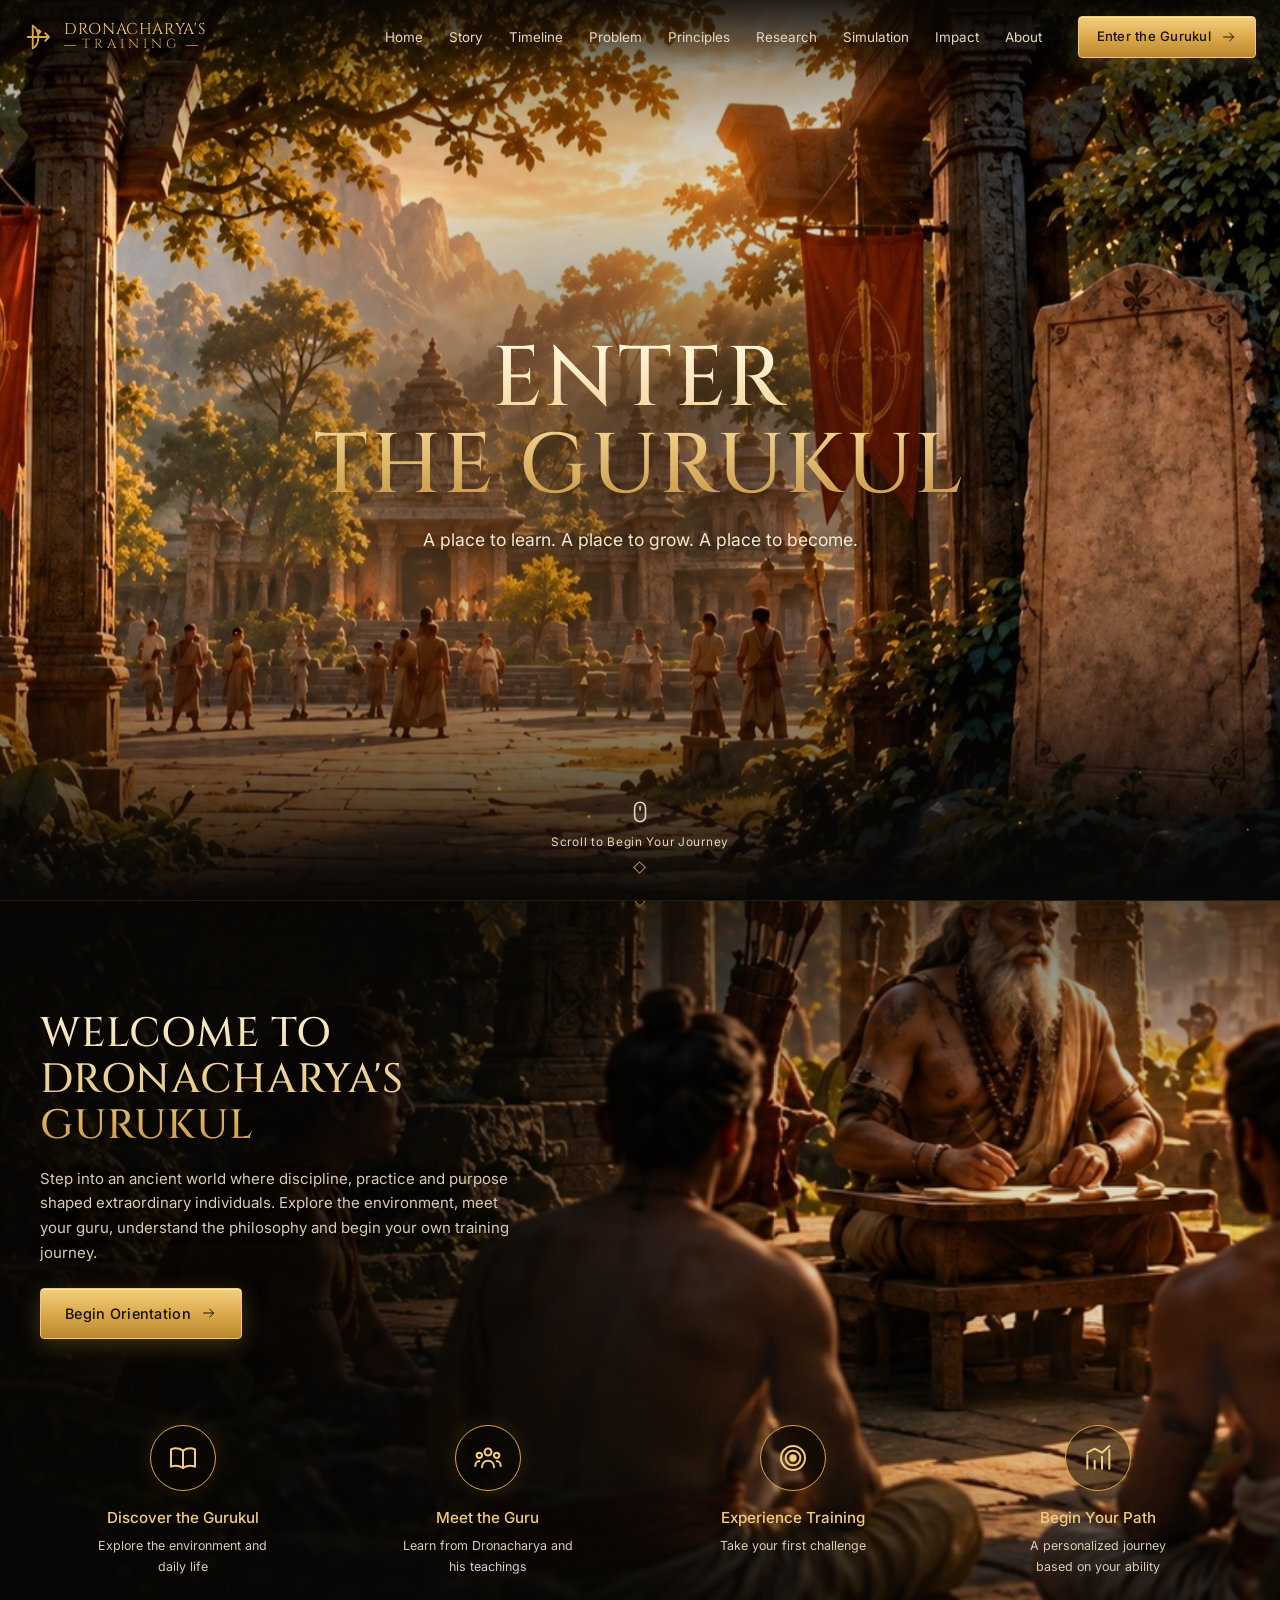
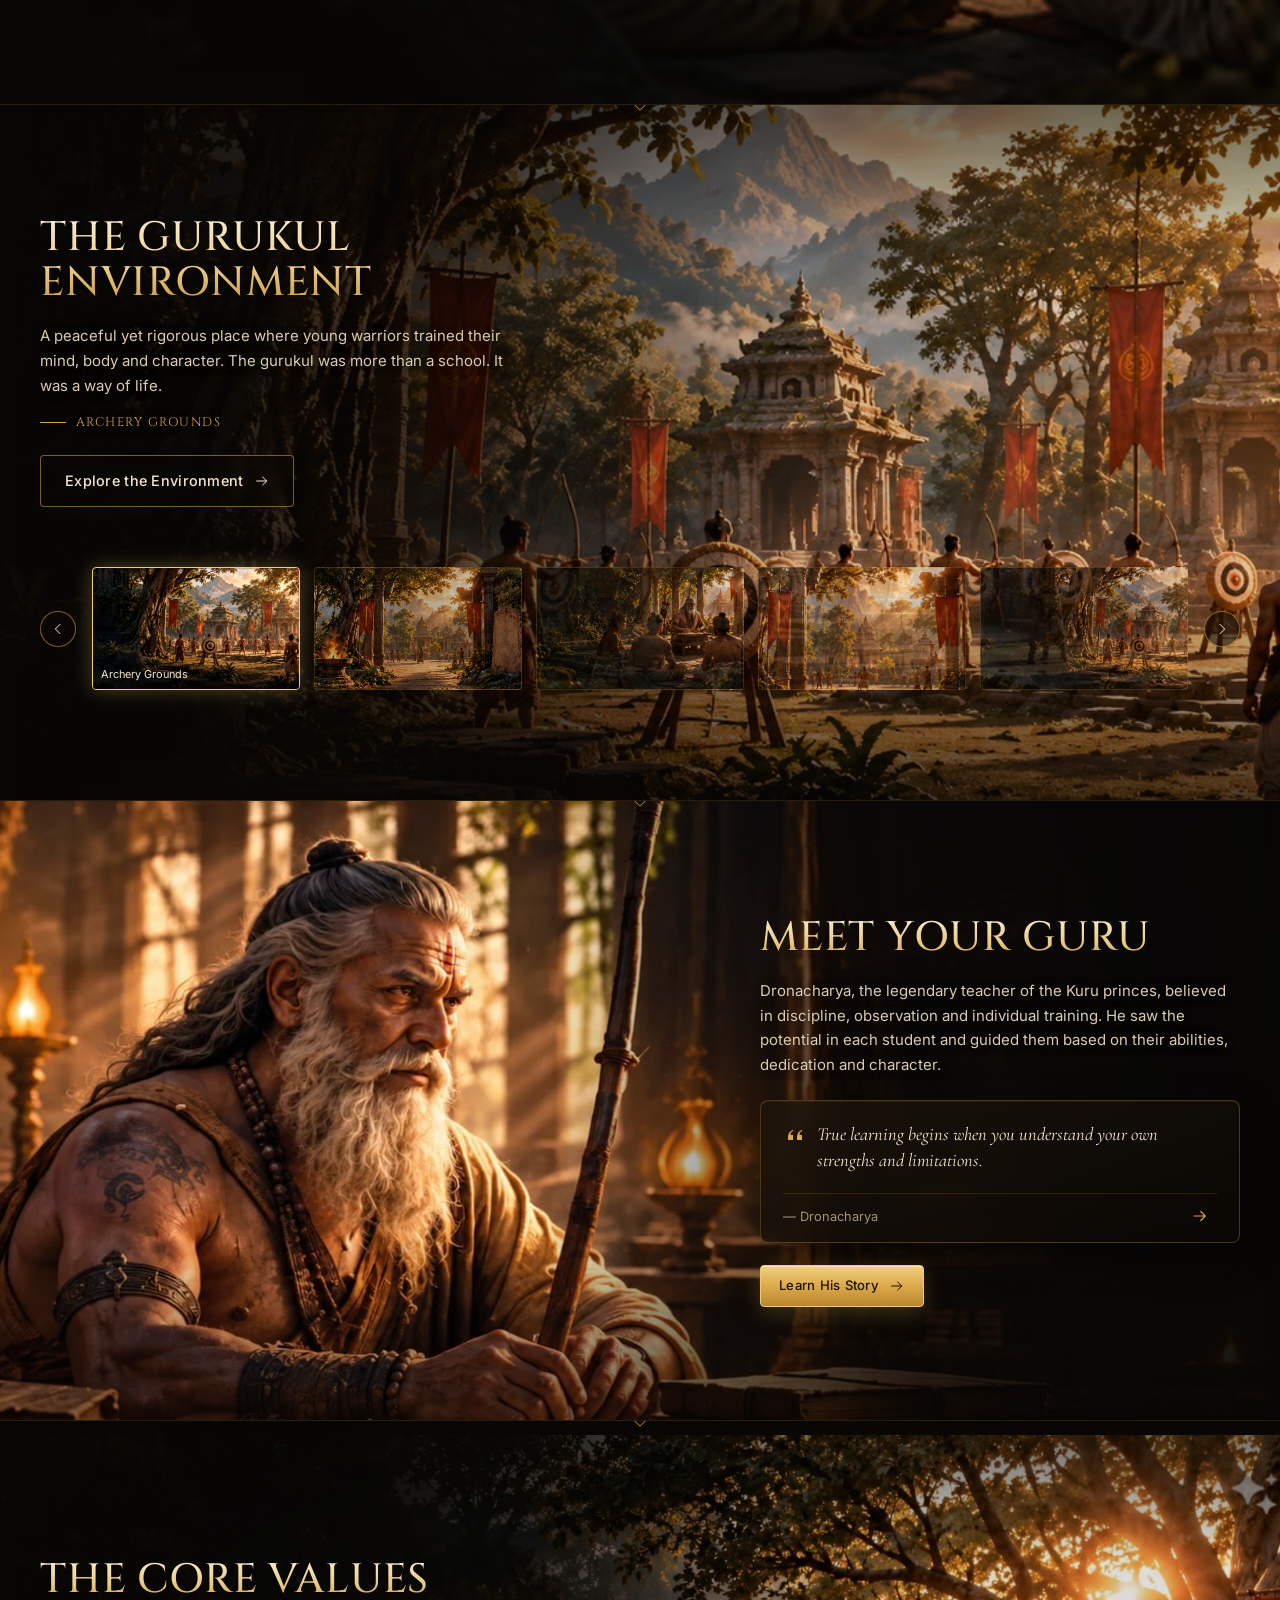
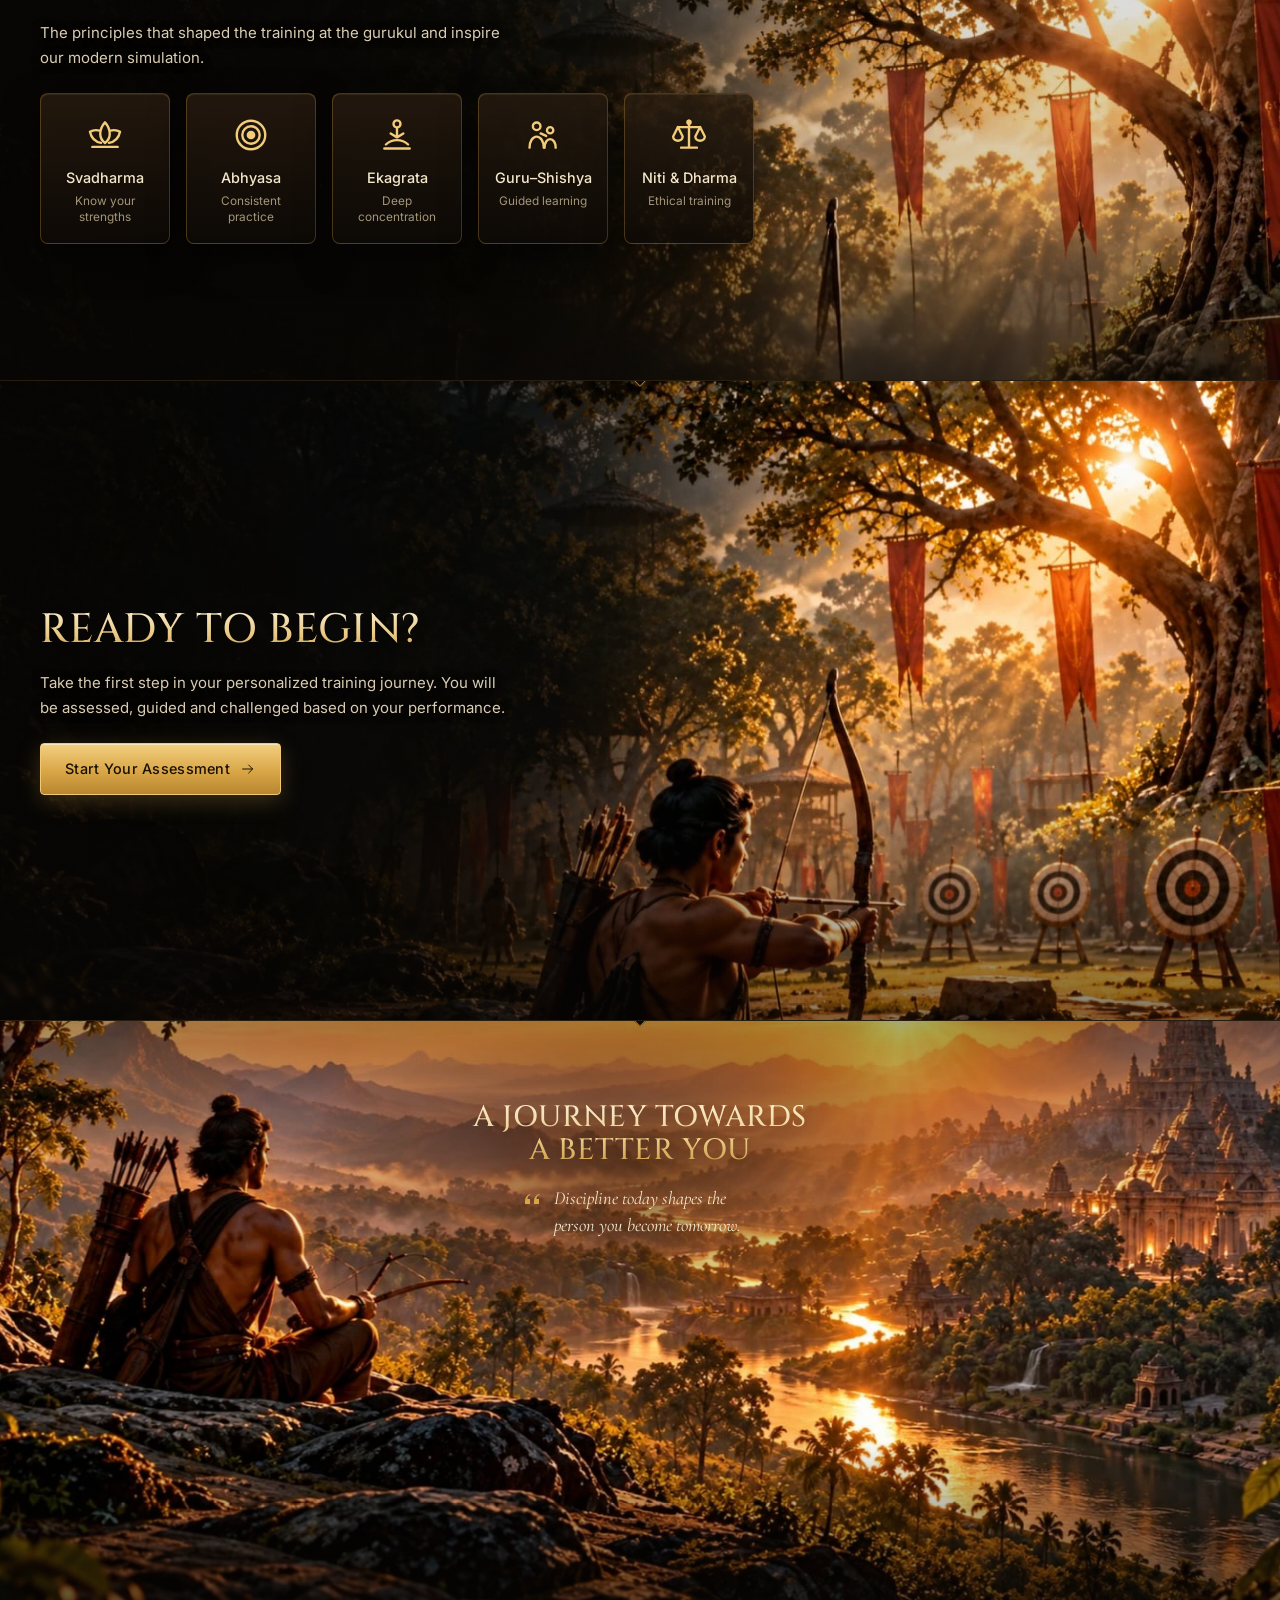
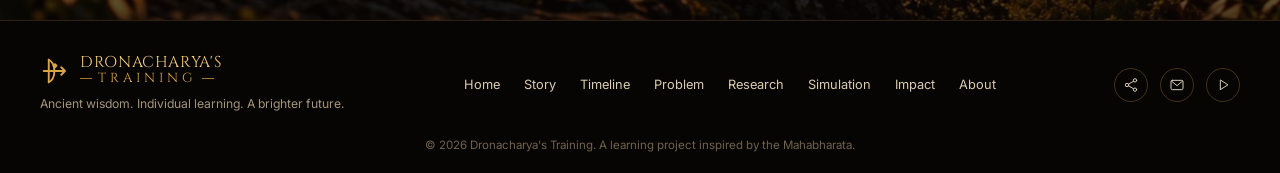
==== commit 69c36da0: "Skill assessment starts with the Parva questions and stops on a mistake Every Skill Assessment entry" ====
--- a/gurukul.html
+++ b/gurukul.html
@@ -166,7 +166,7 @@
       <div class="socials">
         <button data-share aria-label="Share this page"><svg><use href="#i-share"/></svg></button>
         <button data-modal="contact" aria-label="Contact"><svg><use href="#i-mail"/></svg></button>
-        <a href="#" data-arena="assessment" aria-label="Start training"><svg><use href="#i-play"/></svg></a>
+        <a href="#" data-arena="intro" aria-label="Start training"><svg><use href="#i-play"/></svg></a>
       </div>
     </div>
     <p class="copyright">© <span id="year"></span> Dronacharya's Training. A learning project inspired by the Mahabharata.</p>
